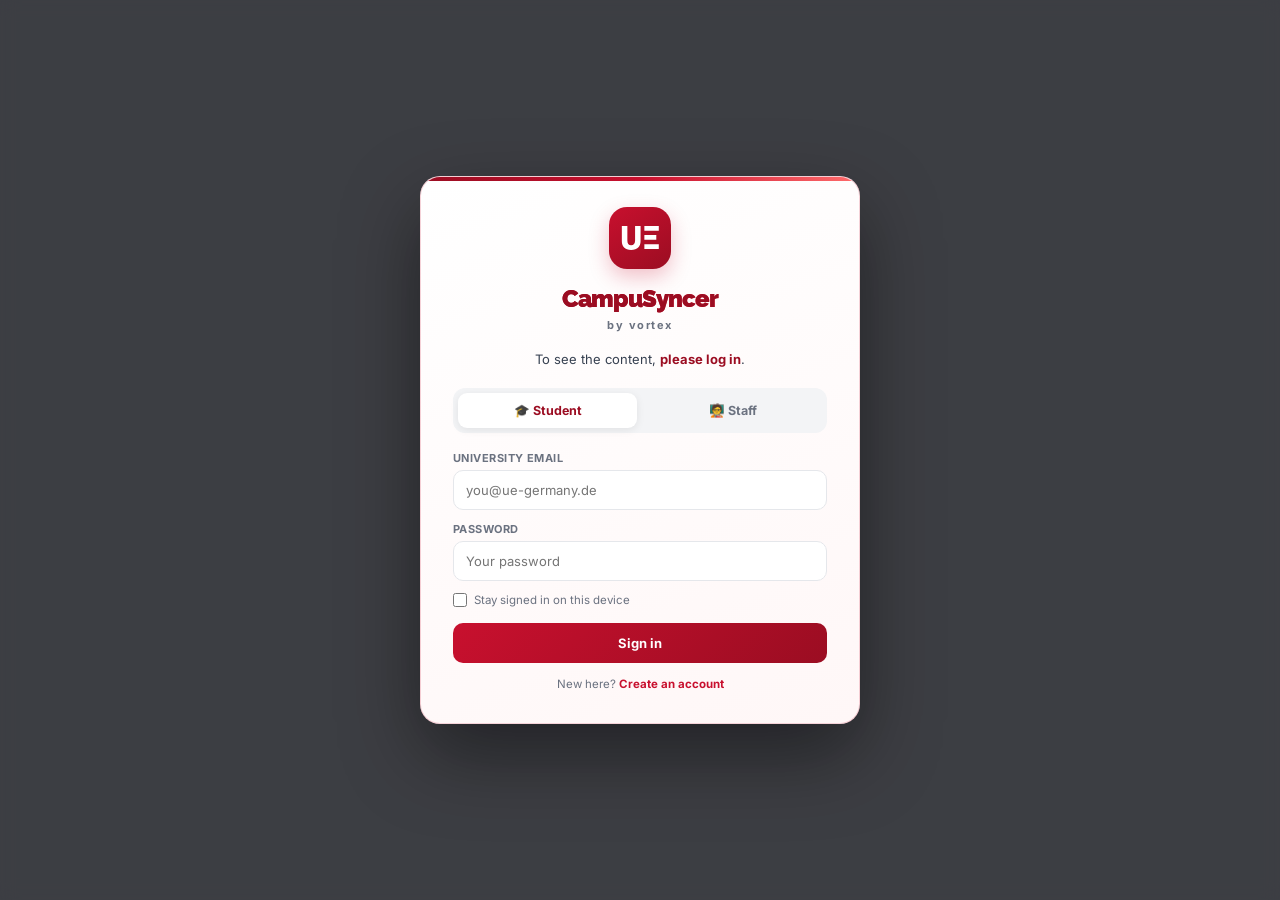
==== index.html @ 2b815e84 "Fix student setup prompt and program-aware assistant Students choose their program at sign-up only; " ====
<!DOCTYPE html>
<html lang="en">
<head>
<meta charset="UTF-8">
<meta name="viewport" content="width=device-width,initial-scale=1,viewport-fit=cover">
<title>UE Dubai — Room Portal</title>
<link rel="icon" type="image/png" href="assets/favicon.png?v=20261123">
<link rel="shortcut icon" type="image/png" href="assets/favicon.png?v=20261123">
<link rel="apple-touch-icon" href="assets/favicon.png?v=20261123">
<link rel="preconnect" href="https://fonts.googleapis.com">
<link href="https://fonts.googleapis.com/css2?family=Inter:wght@300;400;500;600;700&family=Raleway:wght@700;800;900&display=swap" rel="stylesheet">
<link rel="stylesheet" href="https://cdnjs.cloudflare.com/ajax/libs/font-awesome/6.5.1/css/all.min.css">
<script src="https://cdn.jsdelivr.net/npm/@supabase/supabase-js@2/dist/umd/supabase.min.js"></script>
<link rel="stylesheet" href="styles.css?v=20261123-login4">
</head>
<body class="cs-locked">

<nav class="topbar">
  <div class="topbar-stripe"></div>
  <div class="topbar-inner">
    <div class="brand" onclick="switchView('dashboard')">
      <img class="brand-logo" src="https://onlinecampus.ue-germany.de/gfx/ue/logo.svg" alt="UE logo">
      <div class="brand-text">
        <div class="brand-name">Room Portal</div>
        <div class="brand-sub">UE Dubai Campus</div>
      </div>
    </div>
    <div class="nav-tabs">
      <div class="nav-tab active" data-view="dashboard" onclick="switchView('dashboard')"><i class="fa-solid fa-gauge-high"></i><span>Dashboard</span></div>
      <div class="nav-tab" data-view="search" onclick="switchView('search')"><i class="fa-solid fa-magnifying-glass"></i><span>Find Course</span></div>
      <div class="nav-tab" data-view="schedule" onclick="switchView('schedule')"><i class="fa-solid fa-calendar-days"></i><span>Schedule</span></div>
    </div>
    <div class="topbar-right">
      <button class="cs-account-btn" id="cs-account-btn" style="display:none" onclick="csOpenAccount()" title="My account">
        <span class="cs-account-icon" id="cs-account-icon"><i class="fa-solid fa-user"></i></span>
        <img id="cs-account-avatar" alt="" style="display:none">
        <span id="cs-account-name"></span>
      </button>
      <div id="live-clock">--:-- --</div>
    </div>
  </div>
</nav>

<div id="announce-wrap"></div>

<div class="app">

  <!-- ═══ DASHBOARD ═══ -->
  <div id="view-dashboard" class="view active">
    <div class="dash-header">
      <div>
        <div class="dash-title">Good <span id="greet">morning</span> 👋</div>
        <div class="dash-date" id="day-str"></div>
      </div>
      <div class="dash-searchbar">
        <input type="text" id="qs-input" placeholder="Search course or room…" oninput="quickSearch(this.value)" autocomplete="off">
        <i class="fa-solid fa-magnifying-glass s-icon"></i>
        <div id="qs-dropdown"></div>
      </div>
    </div>

    <div class="finder">
      <h3><i class="fa-solid fa-wand-magic-sparkles"></i> Find a Free Room</h3>
      <div class="finder-row">
        <div class="f-field"><label>Time</label><input type="time" id="f-time"></div>
        <div class="f-field"><label>Duration</label>
          <select id="f-dur">
            <option value="60">1 hour</option><option value="90">1.5 hours</option>
            <option value="120" selected>2 hours</option><option value="180">3 hours</option>
          </select>
        </div>
        <div class="f-field"><label>Room Type</label>
          <select id="f-type">
            <option value="">Any type</option>
            <option value="Lecture Room">Lecture Room</option>
            <option value="Lecture Theatre">Lecture Theatre</option>
            <option value="Auditorium">Auditorium</option>
            <option value="PC Lab">PC Lab</option>
          </select>
        </div>
        <button class="btn-wh" onclick="findFree()"><i class="fa-solid fa-magnifying-glass"></i> Search</button>
      </div>
      <div class="finder-res" id="f-res"></div>
    </div>

    <div class="stats">
      <div class="stat s-free"><div class="stat-lbl">Free Now</div><div class="stat-val" id="st-free">—</div><div class="stat-sub">rooms available</div></div>
      <div class="stat s-occ"><div class="stat-lbl">In Session</div><div class="stat-val" id="st-occ">—</div><div class="stat-sub">classes running</div></div>
      <div class="stat s-soon"><div class="stat-lbl">Starting Soon</div><div class="stat-val" id="st-soon">—</div><div class="stat-sub">within 15 min</div></div>
      <div class="stat"><div class="stat-lbl">Today's Classes</div><div class="stat-val" id="st-today">—</div><div class="stat-sub">on the schedule</div></div>
    </div>

    <div class="card fp-card">
      <div class="fp-head">
        <div class="card-title" style="margin:0"><i class="fa-solid fa-map-location-dot" style="color:var(--red)"></i> Floor Plan · Live Room Status</div>
        <div class="legend">
          <div class="leg"><div class="leg-dot" style="background:#22C55E"></div>Free</div>
          <div class="leg"><div class="leg-dot" style="background:#EF4444"></div>In session</div>
          <div class="leg"><div class="leg-dot" style="background:#D97706"></div>Starting soon</div>
          <div class="leg"><div class="leg-dot" style="background:#DC2626;border-radius:2px"></div>Staff only</div>
          <div class="leg"><div class="leg-dot" style="background:#7DD3FC;border-radius:2px"></div>Library / Cafe</div>
        </div>
      </div>
      <div class="fp-body">
        <div class="fp-map">
          <div class="fp-floor-label" id="fp-floor-label"></div>
          <div class="fp-wrap">
            <svg id="fp-svg" xmlns="http://www.w3.org/2000/svg" preserveAspectRatio="xMidYMid meet"></svg>
            <div id="fp-tt"></div>
          </div>
          <div class="fp-hint"><i class="fa-solid fa-hand-pointer"></i> Click any room for details</div>
        </div>
        <div class="fp-free">
          <div class="free-head"><i class="fa-solid fa-door-open" style="color:var(--green)"></i> Free rooms right now <span class="free-count" id="free-count">0</span></div>
          <div class="free-now" id="free-now"></div>
        </div>
      </div>
    </div>

    <div class="two-col">
      <div class="card">
        <div class="card-title"><i class="fa-solid fa-circle" style="color:var(--red);font-size:8px;animation:pulse 2s infinite"></i> Happening Now</div>
        <div id="now-list"><div class="empty-state"><i class="fa-regular fa-clock"></i>No classes in session right now</div></div>
      </div>
      <div class="card">
        <div class="card-title"><i class="fa-regular fa-clock" style="color:var(--txt-muted)"></i> Coming Up Next</div>
        <div id="next-list"><div class="empty-state"><i class="fa-regular fa-calendar"></i>Nothing scheduled soon</div></div>
      </div>
    </div>
  </div>

  <!-- ═══ COURSE SEARCH ═══ -->
  <div id="view-search" class="view">
    <div class="search-hdr">
      <h2>Find Your Course</h2>
      <p>Search by course name, code, or professor — see which room your class is in and whether it's started</p>
    </div>
    <div class="sbox-wrap">
      <input type="text" id="cs-input" placeholder="e.g. Machine Learning, CS301, Dr. Vasquez, Digital Media…" oninput="renderCourseSearch()">
      <i class="fa-solid fa-magnifying-glass sbox-icon"></i>
    </div>
    <div id="cs-results"></div>
  </div>

  <!-- ═══ SCHEDULE ═══ -->
  <div id="view-schedule" class="view">
    <div class="sched-ctrl">
      <div class="day-tabs" id="day-tabs">
        <div class="d-tab" data-d="1" onclick="setSchedDay(1)">Mon</div>
        <div class="d-tab" data-d="2" onclick="setSchedDay(2)">Tue</div>
        <div class="d-tab" data-d="3" onclick="setSchedDay(3)">Wed</div>
        <div class="d-tab" data-d="4" onclick="setSchedDay(4)">Thu</div>
        <div class="d-tab" data-d="5" onclick="setSchedDay(5)">Fri</div>
      </div>
      <div id="sched-day-lbl" style="font-size:12.5px;color:var(--txt-muted);margin-left:auto"></div>
    </div>
    <div class="tbl-wrap">
      <table class="sched-tbl">
        <thead><tr><th>TIME</th><th>COURSE</th><th>CODE</th><th>ROOM</th><th>PROFESSOR</th><th>PROGRAM</th></tr></thead>
        <tbody id="sched-body"></tbody>
      </table>
    </div>
  </div>

</div>

<!-- Room Detail Modal -->
<div class="overlay" id="room-overlay" onclick="closeRoom(event)">
  <div class="modal">
    <div class="modal-hdr">
      <div>
        <div class="m-rid" id="m-rid"></div>
        <div class="m-rname" id="m-rname"></div>
        <div class="m-badges" id="m-badges"></div>
      </div>
      <div class="m-close" onclick="closeRoom(null,true)"><i class="fa-solid fa-xmark"></i></div>
    </div>
    <div id="m-photos"></div>
    <div class="m-status" id="m-status"></div>
    <div class="m-next" id="m-next"></div>
    <div class="m-sched-title">Today's full schedule</div>
    <div class="m-sched" id="m-sched"></div>
    <div class="m-sched-title" id="m-week-title" style="display:none">This week</div>
    <div class="m-sched" id="m-week-sched"></div>
  </div>
</div>

<!-- Class Detail Modal -->
<div class="overlay" id="class-ov" onclick="closeClass(event)">
  <div class="modal">
    <div class="modal-hdr">
      <div>
        <div class="m-rid" id="c-code"></div>
        <div class="m-rname" id="c-course"></div>
      </div>
      <div class="m-close" onclick="closeClass(null,true)"><i class="fa-solid fa-xmark"></i></div>
    </div>
    <div class="m-status" id="c-status"></div>
    <div class="c-grid" id="c-grid"></div>
    <div style="padding:0 20px 20px"><button class="btn btn-red btn-full" id="c-room-btn"><i class="fa-solid fa-door-open"></i> View room</button></div>
  </div>
</div>

<div class="rp-lightbox" id="rp-lb" onclick="this.classList.remove('open')"><img id="rp-lb-img" alt="Room photo"></div>
<div class="toast" id="toast"></div>

<!-- UE monogram used by the splash + login mark -->
<svg class="cs-sprite" aria-hidden="true" style="position:absolute;width:0;height:0;overflow:hidden">
  <symbol id="cs-ue-mark" viewBox="30 35 100 68">
    <path fill="currentColor" d="M81.4,77.2c0,12.3-7.6,21.7-23.5,21.7S34.6,90,34.6,77.2V39.3c0-0.1,0.1-0.3,0.3-0.3h13.2c0.1,0,0.3,0.1,0.3,0.3v36c0,7.9,2.8,11.9,9.3,11.9c6.6,0,10-4.1,10-11.9v-36c0-0.1,0.1-0.3,0.3-0.3h13.2c0.1,0,0.3,0.1,0.3,0.3L81.4,77.2L81.4,77.2z"/>
    <path fill="currentColor" d="M90.9,84.5h35.8c0.1,0,0.3,0.1,0.3,0.3V96c0,0.1-0.1,0.3-0.3,0.3H90.9V84.5z"/>
    <path fill="currentColor" d="M90.9,61.8h29.5c0.1,0,0.3,0.1,0.3,0.3v11.1c0,0.1-0.1,0.3-0.3,0.3H90.9V61.8z"/>
    <path fill="currentColor" d="M90.9,39h35.8c0.1,0,0.3,0.1,0.3,0.3v11.1c0,0.1-0.1,0.3-0.3,0.3H90.9V39z"/>
  </symbol>
</svg>

<!-- ═══ STARTUP SPLASH ═══ -->
<div class="cs-splash" id="cs-splash">
  <div class="cs-splash-card">
    <div class="cs-logo">
      <div class="cs-logo-mark"><svg class="cs-ue-mark" aria-hidden="true"><use href="#cs-ue-mark"></use></svg></div>
      <div>
        <div class="cs-logo-name">CampuSyncer</div>
        <div class="cs-logo-sub">by vortex</div>
      </div>
    </div>
  </div>
</div>

<!-- ═══ LOGIN GATE ═══ -->
<div class="cs-gate" id="cs-gate" style="display:none">
  <div class="cs-gate-card">
    <div class="cs-logo">
      <div class="cs-logo-mark"><svg class="cs-ue-mark" aria-hidden="true"><use href="#cs-ue-mark"></use></svg></div>
      <div>
        <div class="cs-logo-name">CampuSyncer</div>
        <div class="cs-logo-sub">by vortex</div>
      </div>
    </div>
    <div class="cs-gate-lead">To see the content, <strong>please log in</strong>.</div>
    <div class="cs-tabs">
      <button class="cs-tab active" id="cs-tab-student" onclick="csSetTab('student')">🎓 Student</button>
      <button class="cs-tab" id="cs-tab-staff" onclick="csSetTab('staff')">🧑‍🏫 Staff</button>
    </div>

    <div class="cs-pane active" id="cs-pane-student">
      <div id="cs-login-form">
        <div class="cs-field"><label>University email</label><input id="cs-email" type="email" placeholder="you@ue-germany.de" autocomplete="email"></div>
        <div class="cs-field"><label>Password</label><input id="cs-password" type="password" placeholder="Your password" autocomplete="current-password"></div>
        <label class="cs-remember"><input type="checkbox" id="cs-remember"> Stay signed in on this device</label>
        <button class="cs-submit" id="cs-login-btn" onclick="csStudentLogin()">Sign in</button>
        <div class="cs-switch">New here? <button onclick="csToggleSignup(true)">Create an account</button></div>
      </div>
      <div id="cs-signup-form" style="display:none">
        <div class="cs-field"><label>Full name</label><input id="cs-name" type="text" placeholder="Your name" autocomplete="name"></div>
        <div class="cs-field"><label>University email</label><input id="cs-signup-email" type="email" placeholder="you@ue-germany.de" autocomplete="email"></div>
        <div class="cs-field"><label>Program</label>
          <select id="cs-signup-program">
            <option value="">Select your program…</option>
            <option value="Bachelor">Bachelor</option>
            <option value="Master">Master</option>
            <option value="MBA">MBA</option>
            <option value="Other">Other</option>
          </select>
        </div>
        <div class="cs-field"><label>Password (8+ characters)</label><input id="cs-signup-password" type="password" placeholder="Choose a password" autocomplete="new-password"></div>
        <label class="cs-remember"><input type="checkbox" id="cs-signup-remember"> Stay signed in on this device</label>
        <button class="cs-submit" id="cs-signup-btn" onclick="csStudentRegister()">Create account & continue</button>
        <div class="cs-switch">Already have an account? <button onclick="csToggleSignup(false)">Sign in</button></div>
      </div>
      <div class="cs-or" id="cs-student-ms-or" style="display:none">or</div>
      <button class="cs-ms" id="cs-student-ms-btn" style="display:none" onclick="csMicrosoftLogin('student')"><i class="fa-brands fa-microsoft"></i> Sign in with school email</button>
      <div class="cs-switch" id="cs-student-ms-note" style="display:none">University Microsoft accounts only.</div>
      <div class="cs-error" id="cs-student-error"></div>
    </div>

    <div class="cs-pane" id="cs-pane-staff">
      <div class="cs-field"><label>Username</label><input id="cs-staff-user" type="text" placeholder="Your staff username" autocomplete="username"></div>
      <div class="cs-field"><label>Password</label><input id="cs-staff-pass" type="password" placeholder="Your password" autocomplete="current-password"></div>
      <button class="cs-submit" id="cs-staff-btn" onclick="csStaffLogin()">Sign in as staff</button>
      <div class="cs-or">or</div>
      <button class="cs-ms" id="cs-ms-btn" style="display:none" onclick="csMicrosoftLogin('staff')"><i class="fa-brands fa-microsoft"></i> Sign in with Microsoft</button>
      <div class="cs-switch" id="cs-ms-note" style="display:none">University Microsoft accounts only.</div>
      <div class="cs-switch">Don't have a Microsoft account? <a href="https://login.microsoftonline.com/signup" target="_blank" rel="noopener" style="color:var(--red);font-weight:700;text-decoration:none">Create new account</a><br><span style="font-size:10px">Use your university email.</span></div>
      <div class="cs-error" id="cs-staff-error"></div>
    </div>
  </div>
</div>

<!-- ═══ ACCOUNT (STUDENT + STAFF) ═══ -->
<div class="cs-account-overlay" id="cs-account-overlay" onclick="if(event.target===this)csCloseAccount()">
  <div class="cs-account-card">
    <div class="cs-account-hdr">
      <span><i class="fa-solid fa-user-gear"></i> My account</span>
      <button type="button" onclick="csCloseAccount()" aria-label="Close"><i class="fa-solid fa-xmark"></i></button>
    </div>
    <div class="cs-account-photo-box">
      <span class="cs-account-photo-icon" id="cs-account-photo-icon"><i class="fa-solid fa-user"></i></span>
      <img id="cs-account-photo" alt="Profile photo" style="display:none">
      <label class="cs-account-upload"><i class="fa-solid fa-camera"></i> Upload photo
        <input type="file" id="cs-account-file" accept="image/*" hidden onchange="csAccountPhoto(this)">
      </label>
    </div>
    <div class="cs-field"><label>Name</label><input id="cs-account-name-input" type="text" maxlength="80" autocomplete="name"></div>
    <div class="cs-field" id="cs-account-program-wrap"><label>Program</label>
      <select id="cs-account-program">
        <option value="">Select your program…</option>
        <option value="Bachelor">Bachelor</option>
        <option value="Master">Master</option>
        <option value="MBA">MBA</option>
        <option value="Other">Other</option>
      </select>
    </div>
    <div class="cs-field"><label>Status</label><input id="cs-account-status" type="text" maxlength="120" placeholder="e.g. Available, On sick leave…"></div>
    <div class="cs-error" id="cs-account-error"></div>
    <button class="cs-submit" id="cs-account-save" onclick="csSaveAccount()"><i class="fa-solid fa-floppy-disk"></i> Save changes</button>
    <button class="cs-logout" onclick="csLogout()"><i class="fa-solid fa-right-from-bracket"></i> Sign out</button>
  </div>
</div>

<!-- ═══ ONE-TIME SETUP (asked once after the account is created) ═══ -->
<div class="cs-account-overlay" id="cs-setup-overlay">
  <div class="cs-account-card">
    <div class="cs-account-hdr">
      <span id="cs-setup-title"><i class="fa-solid fa-graduation-cap"></i> One-time setup</span>
    </div>
    <p class="cs-setup-lead" id="cs-setup-lead">Choose once so we can show you the right schedule. You will not be asked again.</p>
    <div class="cs-field" id="cs-setup-program-wrap">
      <label>What do you study?</label>
      <select id="cs-setup-program">
        <option value="">Select your program…</option>
        <option value="Bachelor">Bachelor</option>
        <option value="Master">Master</option>
        <option value="MBA">MBA</option>
        <option value="Other">Other</option>
      </select>
    </div>
    <div class="cs-field" id="cs-setup-prof-wrap">
      <label>What do you teach?</label>
      <select id="cs-setup-professor"><option value="">— None —</option></select>
      <div class="cs-setup-hint">Pick None if you do not teach a course. You will still see the full schedule, and any changes you make are recorded.</div>
    </div>
    <div class="cs-error" id="cs-setup-error"></div>
    <button class="cs-submit" id="cs-setup-save" onclick="csSaveSetup()"><i class="fa-solid fa-check"></i> Save &amp; continue</button>
  </div>
</div>

<script src="data.js?v=20261124-setup"></script>
<script>
// ══════════════════════════════════════════════════
// STATE
// ══════════════════════════════════════════════════
let curView='dashboard', curSchedDay=null, curClassId=null;

// ══════════════════════════════════════════════════
// CLOCK
// ══════════════════════════════════════════════════
function updateClock(){
  const d=new Date(),h=d.getHours(),m=String(d.getMinutes()).padStart(2,'0');
  document.getElementById('live-clock').textContent=`${h%12||12}:${m} ${h>=12?'PM':'AM'}`;
  const gr=document.getElementById('greet');if(gr)gr.textContent=h<12?'morning':h<17?'afternoon':'evening';
  const ds=document.getElementById('day-str');
  if(ds){const days=['Sunday','Monday','Tuesday','Wednesday','Thursday','Friday','Saturday'];const months=['January','February','March','April','May','June','July','August','September','October','November','December'];ds.textContent=`${days[d.getDay()]}, ${d.getDate()} ${months[d.getMonth()]} ${d.getFullYear()}`;}
}

function effProf(s){return activeOverride(s)||s.professor;}
function effProfHtml(s){const o=activeOverride(s);return o?`<span style="color:#2563EB;font-weight:600">${esc(o)}</span> <span style="font-size:10px;color:var(--txt-muted)">(sub)</span>`:esc(s.professor);}
function csProgramCat(p){
  const s=String(p||'').toLowerCase().trim();
  if(!s)return '';
  if(s.includes('mba'))return 'mba';
  if(s.startsWith('ma ')||s.startsWith('msc')||s.includes('master'))return 'master';
  if(s.startsWith('ba ')||s.startsWith('bsc')||s.includes('bachelor'))return 'bachelor';
  if(s==='other')return 'other';
  return s;
}
function csCanSeeEntry(e){
  if(!csStudent||csStudent.role!=='student')return true;
  const sp=String(csStudent.program||'').trim();
  if(!sp)return true;
  const ep=String(e.program||'').trim();
  if(!ep||ep.toLowerCase()==='all programs')return true;
  const sc=csProgramCat(sp), ec=csProgramCat(ep);
  if(sc==='other')return true;
  return sc===ec;
}
function csSchedule(){return SCHEDULE.filter(csCanSeeEntry);}
function esc(s){return String(s??'').replace(/&/g,'&amp;').replace(/</g,'&lt;').replace(/>/g,'&gt;').replace(/"/g,'&quot;').replace(/'/g,'&#39;');}
function escAttr(s){return esc(s).replace(/`/g,'&#96;');}

// ══════════════════════════════════════════════════
// ANNOUNCEMENTS
// ══════════════════════════════════════════════════
function renderAnnouncements(){
  const wrap=document.getElementById('announce-wrap');
  const today=new Date().toISOString().split('T')[0];
  const active=ANNOUNCEMENTS.filter(a=>a.expires>=today);
  wrap.innerHTML=active.map(a=>`
    <div class="announce-wrap" style="padding:0 20px">
      <div style="max-width:1260px;margin:0 auto">
        <div class="announce-bar ${esc(a.type)}" id="ab-${esc(a.id)}">
          <i class="fa-solid ${a.type==='urgent'?'fa-triangle-exclamation':a.type==='warning'?'fa-clock-rotate-left':a.type==='exam'?'fa-file-pen':'fa-circle-info'}"></i>
          <span><span class="a-title">${esc(a.title)}:</span> <span class="a-msg">${esc(a.msg)}</span></span>
          <span class="announce-close" onclick="this.closest('.announce-wrap').remove()"><i class="fa-solid fa-xmark"></i></span>
        </div>
      </div>
    </div>`).join('');
}

// ══════════════════════════════════════════════════
// NAVIGATION
// ══════════════════════════════════════════════════
function switchView(v){
  curView=v;
  document.querySelectorAll('.view').forEach(e=>e.classList.remove('active'));
  document.querySelectorAll('.nav-tab').forEach(e=>e.classList.remove('active'));
  document.getElementById(`view-${v}`).classList.add('active');
  document.querySelector(`.nav-tab[data-view="${v}"]`)?.classList.add('active');
  if(v==='dashboard')renderDash();
  if(v==='schedule')renderSchedule();
  if(v==='search')renderCourseSearch();
}

// ══════════════════════════════════════════════════
// DASHBOARD
// ══════════════════════════════════════════════════
function renderDash(){
  const {min}=getNow(),today=getToday();
  let free=0,occ=0,soon=0;
  bookableRooms().forEach(r=>{const st=roomStatus(r.id,today,min);if(st.status==='maintenance')return;if(st.status==='occ'||st.status==='event')occ++;else if(st.status==='soon'||st.status==='booked')soon++;else free++;});
  document.getElementById('st-free').textContent=free;
  document.getElementById('st-occ').textContent=occ;
  document.getElementById('st-soon').textContent=soon;
  const sched=csSchedule();
  document.getElementById('st-today').textContent=sched.filter(s=>s.day===today).length;
  const nowItems=sched.filter(s=>s.day===today&&t2m(s.start)<=min&&t2m(s.end)>min);
  const nowEl=document.getElementById('now-list');
  nowEl.innerHTML=nowItems.length===0?'<div class="empty-state"><i class="fa-regular fa-clock"></i>No classes in session right now</div>'
    :nowItems.map(e=>`<div class="class-item" onclick="openClass(${e.id})"><div class="ci-dot occ"></div><div class="ci-info"><div class="ci-name">${esc(e.course)}</div><div class="ci-meta">${effProfHtml(e)} · ${fmtT(e.start)}–${fmtT(e.end)} · ends in ${t2m(e.end)-min}m</div></div><div class="ci-room">${e.roomId}</div></div>`).join('');
  const nxt=sched.filter(s=>s.day===today&&t2m(s.start)>min).sort((a,b)=>t2m(a.start)-t2m(b.start)).slice(0,5);
  const nxtEl=document.getElementById('next-list');
  nxtEl.innerHTML=nxt.length===0?'<div class="empty-state"><i class="fa-regular fa-calendar"></i>No more classes today</div>'
    :nxt.map(e=>{const diff=t2m(e.start)-min;return`<div class="class-item" onclick="openClass(${e.id})"><div class="ci-dot ${diff<=15?'soon':'free'}"></div><div class="ci-info"><div class="ci-name">${esc(e.course)}</div><div class="ci-meta">${effProfHtml(e)} · ${fmtT(e.start)}${diff<=90?` (in ${diff}m)`:''}</div></div><div class="ci-room">${e.roomId}</div></div>`;}).join('');
  renderFP();renderFreeNow();
  const ft=document.getElementById('f-time');if(ft&&!ft.value)ft.value=m2t(min);
}

// ══════════════════════════════════════════════════
// FIND FREE
// ══════════════════════════════════════════════════
function findFree(){
  const tv=document.getElementById('f-time').value||m2t(getNow().min);
  const dur=parseInt(document.getElementById('f-dur').value);
  const type=document.getElementById('f-type').value;
  const today=getToday();const sm=t2m(tv),em=sm+dur;
  const freeRooms=bookableRooms().filter(r=>{
    if(type&&r.type!==type)return false;
    if(ROOM_MAINTENANCE[r.id])return false;
    return !SCHEDULE.some(s=>s.roomId===r.id&&s.day===today&&t2m(s.start)<em&&t2m(s.end)>sm);
  });
  const res=document.getElementById('f-res');
  res.innerHTML=freeRooms.length===0?'<span style="opacity:.75;font-size:12.5px">No free rooms for that slot — try a different time or duration.</span>'
    :`<span style="opacity:.7;font-size:12px;margin-right:4px">${freeRooms.length} free:</span>`+freeRooms.map(r=>`<span class="f-pill" onclick="openRoom('${escAttr(r.id)}')"><i class="fa-solid fa-door-open"></i>${esc(r.id)} · ${esc(r.type)} · ${esc(r.capacity)} chairs</span>`).join('');
}

// ══════════════════════════════════════════════════
// FLOOR PLAN (SVG) + FREE ROOMS
// ══════════════════════════════════════════════════
function renderFP(){
  const {min}=getNow(),today=getToday();
  const plan=FLOOR_LAYOUTS[1];
  const fpSvg=document.getElementById('fp-svg');
  if(!plan||!fpSvg)return;
  document.getElementById('fp-floor-label').textContent=plan.label;

  const statusC={
    occ:  {fill:'#FEE2E2',stroke:'#EF4444',sw:1.5},
    soon: {fill:'#FEF3C7',stroke:'#D97706',sw:1.5},
    free: {fill:'#DCFCE7',stroke:'#16A34A',sw:1.5},
    empty:{fill:'#DCFCE7',stroke:'#16A34A',sw:1.5},
    staff:{fill:'#FEE2E2',stroke:'#DC2626',sw:1.5},
    public:{fill:'#E0F2FE',stroke:'#0284C7',sw:1.5},
    maintenance:{fill:'',stroke:'#9CA3AF',sw:1.5},
    event:{fill:'#FFEDD5',stroke:'#EA580C',sw:1.5},
    booked:{fill:'#EDE9FE',stroke:'#7C3AED',sw:1.5},
  };
  const tc={occ:'#991B1B',soon:'#92400E',free:'#166534',empty:'#166534',staff:'#991B1B',public:'#075985',maintenance:'#4B5563',event:'#9A3412',booked:'#5B21B6'};
  const dotC={occ:'#EF4444',soon:'#D97706',free:'#22C55E',empty:'#22C55E',maintenance:'#9CA3AF',event:'#EA580C',booked:'#7C3AED'};
  const F='font-family="Inter,sans-serif" pointer-events="none"';

  let svg=`<defs>
    <pattern id="hatch" patternUnits="userSpaceOnUse" width="6" height="6" patternTransform="rotate(45)"><line x1="0" y1="0" x2="0" y2="6" stroke="#D1D5DB" stroke-width="1.5"/></pattern>
    <pattern id="maint" patternUnits="userSpaceOnUse" width="8" height="8" patternTransform="rotate(45)"><rect width="4" height="8" fill="#F3F4F6"/><rect x="4" width="4" height="8" fill="#E5E7EB"/></pattern>
  </defs>`;

  plan.struct.forEach(([type,x,y,w,h,label])=>{
    if(type==='outer'){
      svg+=`<rect x="${x+2}" y="${y+2}" width="${w-4}" height="${h-4}" rx="3" fill="none" stroke="#D1D5DB" stroke-width="1.5"/>`;
    } else if(type==='corridor'){
      svg+=`<rect x="${x}" y="${y}" width="${w}" height="${h}" fill="#F3F4F6"/>`;
      if(label) svg+=`<text x="${x+w/2}" y="${y+h/2+4}" text-anchor="middle" font-size="11" font-weight="600" fill="#6B7280" ${F} letter-spacing="2">${label.toUpperCase()}</text>`;
    } else if(type==='corridor-v'){
      svg+=`<rect x="${x}" y="${y}" width="${w}" height="${h}" fill="#F3F4F6"/>`;
      if(label) svg+=`<text x="${x+w/2}" y="${y+h/2}" text-anchor="middle" font-size="9" font-weight="600" fill="#6B7280" ${F} letter-spacing="1.5" transform="rotate(-90,${x+w/2},${y+h/2})">${label.toUpperCase()}</text>`;
    } else if(type==='studio'){
      svg+=`<rect x="${x}" y="${y}" width="${w}" height="${h}" fill="#F9FAFB" stroke="#D1D5DB" stroke-width="1" stroke-dasharray="6 4"/>`;
      if(label) svg+=`<text x="${x+w/2}" y="${y+h/2+6}" text-anchor="middle" font-size="${w>150?16:12}" font-weight="800" fill="#6B7280" ${F} letter-spacing="2">${label.toUpperCase()}</text>`;
    } else if(type==='util'){
      svg+=`<rect x="${x}" y="${y}" width="${w}" height="${h}" fill="url(#hatch)" stroke="#D1D5DB"/>`;
      if(label) svg+=`<text x="${x+w/2}" y="${y+h/2+4}" text-anchor="middle" font-size="10" font-weight="700" fill="#4B5563" ${F} letter-spacing="1">${label.toUpperCase()}</text>`;
    } else if(type==='door'){
      const isV=w==='v';
      if(isV){
        svg+=`<rect x="${x-5}" y="${y-22}" width="11" height="44" rx="5" fill="#DCFCE7" stroke="#16A34A" stroke-width="1"/>`;
        if(label) svg+=`<text x="${x+16}" y="${y+4}" text-anchor="start" font-size="8" font-weight="700" fill="#166534" ${F}>${label.toUpperCase()}</text>`;
      } else {
        svg+=`<rect x="${x-22}" y="${y-5}" width="44" height="11" rx="5" fill="#DCFCE7" stroke="#16A34A" stroke-width="1"/>`;
        if(label) svg+=`<text x="${x}" y="${y-9}" text-anchor="middle" font-size="8" font-weight="700" fill="#166534" ${F}>${label.toUpperCase()}</text>`;
      }
    }
  });

  plan.rooms.forEach(([id,x,y,w,h])=>{
    const room=getRoom(id);if(!room)return;
    const st=roomStatus(id,today,min);
    const c=statusC[st.status]||statusC.empty;
    const p=3,rx=x+p,ry=y+p,rw=w-p*2,rh=h-p*2,midX=rx+rw/2;
    const fillAttr=st.status==='maintenance'?'fill="url(#maint)"':`fill="${c.fill}"`;
    const cx=midX,cy=ry+rh/2,orig=`transform-origin:${cx}px ${cy}px`;
    svg+=`<g class="fp-card"><g class="fp-front" style="${orig}">`;
    svg+=`<rect class="fp-room" x="${rx}" y="${ry}" width="${rw}" height="${rh}" rx="4" ${fillAttr} stroke="${c.stroke}" stroke-width="${c.sw}"/>`;
    if(dotC[st.status]) svg+=`<circle cx="${rx+rw-11}" cy="${ry+11}" r="6" fill="${dotC[st.status]}" ${F}/>`;

    const isNum=/^\d+$/.test(id);
    const big=isNum?esc(id):(id==='DHL'?'DHL':'CAFÉ');
    const sub=isNum?esc(room.type):(id==='DHL'?'Library':'Open Space');
    // Helper: true if text at offset dy fits inside the room rect
    const fits=dy=>ry+dy < y+h-4;

    if(rh<70){
      // Tiny rooms (CAFE): just ID centred
      svg+=`<text x="${midX}" y="${ry+rh/2+7}" text-anchor="middle" font-size="${rw>80?20:16}" font-weight="800" fill="${tc[st.status]||'#E2E8F0'}" ${F}>${big}</text>`;
      if(fits(rh/2+21)) svg+=`<text x="${midX}" y="${ry+rh/2+21}" text-anchor="middle" font-size="9" fill="#4B5563" ${F}>${sub}</text>`;
    } else {
      // All other rooms: scale text to room height
      const bigFz=rh<100?20:24;
      const idOff=rh<100?26:30;
      svg+=`<text x="${midX}" y="${ry+idOff}" text-anchor="middle" font-size="${bigFz}" font-weight="800" fill="${tc[st.status]||'#E2E8F0'}" ${F}>${big}</text>`;
      const typeOff=rh<100?42:46;
      if(fits(typeOff)) svg+=`<text x="${midX}" y="${ry+typeOff}" text-anchor="middle" font-size="9.5" font-weight="600" fill="#4B5563" ${F}>${sub}</text>`;
      const capOff=rh<100?55:60;
      if(room.capacity>0&&fits(capOff)) svg+=`<text x="${midX}" y="${ry+capOff}" text-anchor="middle" font-size="9" fill="#6B7280" ${F}>${esc(room.capacity)} chairs</text>`;

      if(rh>=86){
        const pills={occ:['IN SESSION','#EF4444'],free:['FREE','#22C55E'],empty:['FREE','#22C55E'],soon:['SOON','#D97706'],staff:['STAFF ONLY','#DC2626'],event:['EVENT','#EA580C'],booked:['BOOKED','#7C3AED']};
        const pl=pills[st.status];
        const pillOff=rh<100?65:72;
        if(pl&&fits(pillOff+16)){
          const lw=Math.min(pl[0].length*6.4+18,rw-8);
          svg+=`<rect x="${midX-lw/2}" y="${ry+pillOff}" width="${lw}" height="16" rx="8" fill="${pl[1]}" ${F}/>`;
          svg+=`<text x="${midX}" y="${ry+pillOff+11}" text-anchor="middle" font-size="8" font-weight="800" fill="#fff" letter-spacing="0.5" ${F}>${pl[0]}</text>`;
        }
        if(st.status==='staff'&&fits(pillOff+22)) svg+=`<text x="${midX}" y="${ry+pillOff+22}" text-anchor="middle" font-size="8.5" font-weight="700" fill="#991B1B" ${F}>Staff only</text>`;
        if(st.status==='maintenance'&&fits(pillOff+22)) svg+=`<text x="${midX}" y="${ry+pillOff+22}" text-anchor="middle" font-size="8.5" font-weight="700" fill="#4B5563" ${F}>MAINT.</text>`;
      }
      if((st.status==='occ'||st.status==='soon')&&st.entry){
        const codeOff=rh<100?90:100;
        if(fits(codeOff)) svg+=`<text x="${midX}" y="${ry+codeOff}" text-anchor="middle" font-size="9" font-weight="700" fill="#374151" ${F}>${esc(st.entry.code)}</text>`;
        const timeOff=codeOff+13;
        if(fits(timeOff)){
          const line=st.status==='occ'?`ends ${fmtDur(t2m(st.entry.end)-min)}`:`in ${fmtDur(t2m(st.entry.start)-min)}`;
          svg+=`<text x="${midX}" y="${ry+timeOff}" text-anchor="middle" font-size="8.5" fill="#6B7280" ${F}>${line}</text>`;
        }
      }
    }
    svg+=`</g>`; // end front
    // ── back of the card (shown when flipped) ──
    {
      const bl={occ:['In Session','#F87171'],soon:['Starting Soon','#FCD34D'],free:['Free Now','#4ADE80'],empty:['Free Now','#4ADE80'],staff:['Staff only','#F87171'],public:['Open to everyone','#7DD3FC'],maintenance:['Maintenance','#9CA3AF'],event:['Event Running','#FBBF24'],booked:['Booked for Event','#C4B5FD']}[st.status]||['',''];
      // Fit text inside the card: wrap on words at the given size, shrink slightly if a single word is too wide, ellipsis only as a last resort
      const maxW=rw-12;
      const cw=(fz,fw)=>fz*(+fw>=700?0.62:0.57);
      const fitLines=(t,fz,fw,maxLines=2)=>{
        t=String(t||'');
        for(let f=fz;f>=Math.max(6.5,fz*0.75);f-=0.5){
          const mc=Math.max(1,Math.floor(maxW/cw(f,fw)));
          const out=[];let cur='';
          for(const w of t.split(/\s+/)){
            const nx=cur?cur+' '+w:w;
            if(nx.length<=mc) cur=nx; else { if(cur) out.push(cur); cur=w; }
          }
          if(cur) out.push(cur);
          if(out.length<=maxLines && out.every(l=>l.length<=mc)) return {lines:out,fz:f};
        }
        const f=Math.max(6.5,fz*0.75),mc=Math.max(4,Math.floor(maxW/cw(f,fw)));
        return {lines:[t.length>mc?t.slice(0,mc-1)+'…':t],fz:f};
      };
      const cut=t=>fitLines(t,12,'800',1).lines[0];
      const esc=t=>String(t).replace(/&/g,'&amp;').replace(/</g,'&lt;');
      const lines=[[room.name,12,'800','#fff'],[bl[0],10.5,'700',bl[1]]];
      if((st.status==='occ'||st.status==='soon')&&st.entry){
        lines.push([st.entry.code+' · '+st.entry.course,9.5,'600','#E5E7EB'],[effProf(st.entry),9,'400','#F3F4F6'],
          [st.status==='occ'?`Ends in ${fmtDur(t2m(st.entry.end)-min)}`:`Starts ${fmtT(st.entry.start)} (in ${fmtDur(t2m(st.entry.start)-min)})`,9,'400','#E5E7EB']);
      } else if(st.status==='free'||st.status==='empty'){
        const nx=SCHEDULE.filter(q=>q.roomId===id&&q.day===today&&t2m(q.start)>min).sort((a,b)=>t2m(a.start)-t2m(b.start))[0];
        lines.push([nx?`Next: ${fmtT(nx.start)} · ${nx.code}`:'No more classes today',9.5,'400','#F3F4F6']);
      }
      if(room.capacity>0) lines.push([`${room.capacity} chairs`,9,'400','#E5E7EB']);
      lines.push(['Click for details',8.5,'700','#FCA5A5']);
      svg+=`<g class="fp-back" style="${orig}"><rect x="${rx}" y="${ry}" width="${rw}" height="${rh}" rx="4" fill="#1F2937" stroke="${c.stroke}" stroke-width="2"/>`;
      const photo=(ROOM_PHOTOS&&ROOM_PHOTOS[id]||[])[0];
      if(photo){
        const cid='fpc-'+String(id).replace(/[^A-Za-z0-9]/g,'');
        const bh=Math.min(rh*0.45,rh<70?32:54),by=ry+rh-bh,gid='fpg-'+cid;
        svg+=`<clipPath id="${cid}"><rect x="${rx}" y="${ry}" width="${rw}" height="${rh}" rx="4"/></clipPath>`;
        svg+=`<linearGradient id="${gid}" x1="0" y1="0" x2="0" y2="1"><stop offset="0" stop-color="#fff" stop-opacity="0"/><stop offset="1" stop-color="#fff" stop-opacity=".92"/></linearGradient>`;
        svg+=`<image href="${photo}" x="${rx}" y="${ry}" width="${rw}" height="${rh}" preserveAspectRatio="xMidYMid slice" clip-path="url(#${cid})"/>`;
        svg+=`<rect x="${rx}" y="${by-bh*0.3}" width="${rw}" height="${bh*1.3}" fill="url(#${gid})" clip-path="url(#${cid})"/>`;
        svg+=`<rect x="${rx}" y="${ry}" width="${rw}" height="${rh}" rx="4" fill="none" stroke="#C8102E" stroke-width="2.5"/>`;
        const nm=fitLines(room.name,bh>40?13:10.5,'800',2);
        const nmY=by+(bh>40?20:14);
        nm.lines.forEach((l,i)=>{svg+=`<text x="${midX}" y="${nmY+i*(nm.fz+2)}" text-anchor="middle" font-size="${nm.fz}" font-weight="800" fill="#9B0D22" ${F}>${esc(l)}</text>`;});
        const stF=fitLines(bl[0],bh>40?10.5:9,'700',1);
        svg+=`<text x="${midX}" y="${nmY+nm.lines.length*(nm.fz+2)+2}" text-anchor="middle" font-size="${stF.fz}" font-weight="700" fill="#7F1D1D" ${F}>${esc(stF.lines[0])}</text>`;
        svg+=`</g>`;
        svg+=`<rect class="fp-hit" x="${rx}" y="${ry}" width="${rw}" height="${rh}" rx="4" fill="rgba(0,0,0,0)" onclick="openRoom('${escAttr(id)}')"/></g>`;
        return;
      }
      let ty=ry+(rh<70?15:22);
      lines.forEach(([t,fz,fw,col])=>{
        const f=fitLines(t,fz,fw,2);
        f.lines.forEach(l=>{
          if(ty>y+h-6) return;
          svg+=`<text x="${midX}" y="${ty}" text-anchor="middle" font-size="${f.fz}" font-weight="${fw}" fill="${col}" ${F}>${esc(l)}</text>`;
          ty+=f.fz+(rh<70?3:4);
        });
        ty+=rh<70?2:3;
      });
      svg+=`</g>`;
    }
    svg+=`<rect class="fp-hit" x="${rx}" y="${ry}" width="${rw}" height="${rh}" rx="4" fill="rgba(0,0,0,0)" onclick="openRoom('${escAttr(id)}')"/></g>`;
  });

  // Movable wall 204+205: only shown when BOTH rooms are actively in use at the same time
  MERGE_GROUPS.forEach(([a,b])=>{
    const ra=plan.rooms.find(r=>r[0]===a), rb=plan.rooms.find(r=>r[0]===b); if(!ra||!rb)return;
    const stA=roomStatus(a,today,min).status, stB=roomStatus(b,today,min).status;
    const inUse=s=>['occ','soon','event'].includes(s);
    if(!inUse(stA)||!inUse(stB)) return; // wall indicator hidden unless both have an event
    const mx=(ra[1]+ra[3]+rb[1])/2, y1=ra[2]+4, y2=ra[2]+ra[4]-4;
    const total=(getRoom(a)?.capacity||0)+(getRoom(b)?.capacity||0);
    svg+=`<line x1="${mx}" y1="${y1}" x2="${mx}" y2="${y2}" stroke="#7C3AED" stroke-width="2.5" stroke-dasharray="6 4" ${F}/>`;
    svg+=`<rect x="${mx-110}" y="${y2-20}" width="220" height="16" rx="8" fill="#fff" stroke="#7C3AED" ${F}/>`;
    svg+=`<text x="${mx}" y="${y2-8.5}" text-anchor="middle" font-size="8.5" font-weight="700" fill="#5B21B6" ${F}>↔ WALL OPEN · ${a}+${b} = ${total} chairs combined</text>`;
  });

  fpSvg.setAttribute('viewBox',`0 0 ${plan.w} ${plan.h}`);
  fpSvg.setAttribute('style','width:100%;height:auto;max-width:100%;display:block;margin:0 auto');
  fpSvg.innerHTML=svg;
}

function renderFreeNow(){
  const {min}=getNow(),today=getToday();
  const el=document.getElementById('free-now');if(!el)return;
  const items=[];
  bookableRooms().forEach(r=>{
    const st=roomStatus(r.id,today,min);
    if(['occ','maintenance','event','booked'].includes(st.status))return;
    const nxt=SCHEDULE.filter(s=>s.roomId===r.id&&s.day===today&&t2m(s.start)>min).sort((a,b)=>t2m(a.start)-t2m(b.start))[0];
    items.push({id:r.id,label:r.id,type:r.type,cap:r.capacity,nxt,gap:nxt?t2m(nxt.start)-min:null});
  });
  items.sort((a,b)=>b.cap-a.cap);
  MERGE_GROUPS.forEach(([a,b])=>{
    const ia=items.find(i=>i.id===a), ib=items.find(i=>i.id===b);
    if(ia&&ib){
      const gap=Math.min(ia.gap??1e9,ib.gap??1e9);
      items.unshift({id:a,label:`${a} + ${b}`,type:'Combined auditorium',cap:ia.cap+ib.cap,nxt:gap<1e9,gap:gap<1e9?gap:null,merged:true});
    }
  });
  document.getElementById('free-count').textContent=items.filter(i=>!i.merged).length;
  el.innerHTML=items.length===0?'<div class="empty-state"><i class="fa-regular fa-clock"></i>No free rooms right now</div>'
    :items.map(i=>{
      const soon=i.gap!==null&&i.gap<=15;
      const until=i.gap===null?'Free for the rest of the day':`Free for ${fmtDur(i.gap)}`;
      return `<div class="free-chip ${soon?'soon':''} ${i.merged?'merged':''}" onclick="openRoom('${escAttr(i.id)}')"><div class="fc-num">${esc(i.label)}</div><div class="fc-info"><div class="fc-name">${esc(i.type)}</div><div class="fc-meta">${esc(i.cap)} chairs</div><div class="fc-until">${until}</div></div></div>`;
    }).join('');
}

function fpHover(id,event){
  const room=getRoom(id);if(!room)return;
  const {min}=getNow(),today=getToday();
  const st=roomStatus(id,today,min);
  const stC={occ:'#F87171',soon:'#FCD34D',free:'#4ADE80',empty:'#4ADE80',staff:'#F87171',public:'#7DD3FC',maintenance:'#9CA3AF',event:'#FBBF24',booked:'#C4B5FD'};
  const stL={occ:'In Session',soon:'Starting Soon',free:'Free Now',empty:'Free Now',staff:'Staff only · not for students',public:'Open to everyone',maintenance:'Under Maintenance',event:'Event Running',booked:'Booked for Event'};
  let html=`<strong style="font-size:13px">${esc(room.name)}</strong><br><span style="color:${stC[st.status]};font-weight:700;font-size:12px">${stL[st.status]}</span>`;
  if(st.status==='occ'&&st.entry){
    html+=`<div style="margin-top:5px;font-size:11.5px"><strong>${esc(st.entry.code)}</strong>: ${esc(st.entry.course)}</div>`;
    html+=`<div style="font-size:11px;color:#D1D5DB">${effProfHtml(st.entry)}</div>`;
    html+=`<div style="font-size:11px;color:#9CA3AF">Started ${fmtDur(min-t2m(st.entry.start))} ago · ends in ${fmtDur(t2m(st.entry.end)-min)}</div>`;
  } else if(st.status==='soon'&&st.entry){
    html+=`<div style="margin-top:5px;font-size:11.5px"><strong>${esc(st.entry.code)}</strong>: ${esc(st.entry.course)}</div>`;
    html+=`<div style="font-size:11px;color:#9CA3AF">Starts in ${fmtDur(t2m(st.entry.start)-min)} · ${fmtT(st.entry.start)}</div>`;
  } else if(st.status==='free'||st.status==='empty'){
    const nxt=SCHEDULE.filter(s=>s.roomId===id&&s.day===today&&t2m(s.start)>min).sort((a,b)=>t2m(a.start)-t2m(b.start))[0];
    html+=`<div style="margin-top:4px;font-size:11px;color:#9CA3AF">${nxt?`Next class: ${fmtT(nxt.start)} · ${esc(nxt.code)}`:'No more classes today'}</div>`;
  }
  if(room.capacity>0) html+=`<div style="margin-top:6px;font-size:10.5px;color:#9CA3AF;border-top:1px solid #374151;padding-top:5px">${esc(room.type)} · ${esc(room.capacity)} chairs · <em>Click for details</em></div>`;
  const tt=document.getElementById('fp-tt');
  tt.innerHTML=html;
  const wrap=document.querySelector('.fp-wrap').getBoundingClientRect();
  let tx=event.clientX-wrap.left+16,ty=event.clientY-wrap.top-20;
  if(tx+240>wrap.width)tx=event.clientX-wrap.left-250;
  if(ty<0)ty=10;
  tt.style.left=`${tx}px`;tt.style.top=`${ty}px`;tt.style.display='block';
}
function fpOut(){const tt=document.getElementById('fp-tt');if(tt)tt.style.display='none';}

// ══════════════════════════════════════════════════
// ROOM MODAL
// ══════════════════════════════════════════════════
let _rpIdx=0,_rpId=null;
function renderRoomPhotos(id){
  const box=document.getElementById('m-photos'),ph=(ROOM_PHOTOS&&ROOM_PHOTOS[id])||[];
  if(_rpId!==id){_rpId=id;_rpIdx=0;}
  if(!ph.length){box.innerHTML='';return;}
  _rpIdx=(_rpIdx+ph.length)%ph.length;
  box.innerHTML=`<div class="rp-gallery"><img src="${escAttr(ph[_rpIdx])}" alt="Room ${escAttr(id)} photo" onclick="openRoomPhoto()">${ph.length>1?`<button class="rp-nav prev" onclick="rpStep(-1)"><i class="fa-solid fa-chevron-left"></i></button><button class="rp-nav next" onclick="rpStep(1)"><i class="fa-solid fa-chevron-right"></i></button><span class="rp-count">${_rpIdx+1} / ${ph.length}</span>`:''}</div>`;
}
function rpStep(d){_rpIdx+=d;renderRoomPhotos(_rpId);}
function openRoomPhoto(){const ph=ROOM_PHOTOS[_rpId]||[];document.getElementById('rp-lb-img').src=ph[_rpIdx];document.getElementById('rp-lb').classList.add('open');}
function openRoom(id){
  const room=getRoom(id);if(!room)return;
  _rpId=null;renderRoomPhotos(id);
  const {min}=getNow(),today=getToday();
  const st=roomStatus(id,today,min);
  document.getElementById('m-rid').textContent=`ROOM ${room.id}`;
  document.getElementById('m-rname').textContent=room.name;
  const feats=(room.features||[]).map(f=>`<span class="m-badge"><i class="fa-solid fa-check" style="font-size:9px;color:var(--green)"></i>${esc(f)}</span>`).join('');
  const mw=room.mergeWith?getRoom(room.mergeWith):null;
  document.getElementById('m-badges').innerHTML=`<span class="m-badge"><i class="fa-solid fa-chalkboard"></i>${esc(room.type)}</span>${room.capacity?`<span class="m-badge"><i class="fa-solid fa-chair"></i>${esc(room.capacity)} chairs</span>`:''}${mw?`<span class="m-badge"><i class="fa-solid fa-arrows-left-right"></i>Opens into ${esc(mw.id)} · ${esc((room.capacity||0)+(mw.capacity||0))} chairs combined</span>`:''}${feats}`;
  const sb=document.getElementById('m-status');
  if(st.status==='staff'){
    sb.className='m-status occ';
    sb.innerHTML=`<div class="st-title"><i class="fa-solid fa-lock"></i> Staff only</div><div style="font-size:12.5px;color:var(--txt-muted)">Faculty office. Not for students.</div>`;
  } else if(st.status==='public'){
    sb.className='m-status free';
    sb.innerHTML=`<div class="st-title"><i class="fa-solid fa-circle-check"></i> Open to everyone</div><div style="font-size:12.5px;color:var(--txt-muted)">Shared campus space, not used for classes.</div>`;
  } else if(st.status==='maintenance'){
    sb.className='m-status maint';
    sb.innerHTML=`<div class="st-title"><i class="fa-solid fa-wrench"></i> Under Maintenance</div><div style="font-size:12.5px;color:var(--txt-muted)">This room is currently unavailable. Contact admin for details.</div>`;
  } else if(st.status==='event'){
    sb.className='m-status soon';
    sb.innerHTML=`<div class="st-title"><i class="fa-solid fa-calendar-star"></i> Event Running</div><div style="font-size:12.5px;color:var(--txt-muted)">An event is currently taking place in this room.</div>`;
  } else if(st.status==='booked'){
    sb.className='m-status maint';
    sb.innerHTML=`<div class="st-title"><i class="fa-solid fa-calendar-check"></i> Booked for Event</div><div style="font-size:12.5px;color:var(--txt-muted)">This room is reserved for an upcoming event.</div>`;
  } else if(st.status==='occ'){
    const e=st.entry,rem=t2m(e.end)-min;
    sb.className='m-status occ';
    sb.innerHTML=`<div class="st-title"><i class="fa-solid fa-circle-xmark"></i> In Session · ends in ${rem} min</div><div class="info-grid"><div class="info-row"><div class="i-lbl">Course</div><div class="i-val">${esc(e.course)}</div></div><div class="info-row"><div class="i-lbl">Code</div><div class="i-val">${esc(e.code)}</div></div><div class="info-row"><div class="i-lbl">Professor</div><div class="i-val">${effProfHtml(e)}</div></div><div class="info-row"><div class="i-lbl">Time</div><div class="i-val">${fmtT(e.start)} – ${fmtT(e.end)}</div></div><div class="info-row" style="grid-column:span 2"><div class="i-lbl">Program</div><div class="i-val">${esc(e.program)}</div></div></div>`;
  } else if(st.status==='soon'){
    const e=st.entry,diff=t2m(e.start)-min;
    sb.className='m-status soon';
    sb.innerHTML=`<div class="st-title"><i class="fa-solid fa-clock"></i> Starting in ${diff} minutes</div><div class="info-grid"><div class="info-row"><div class="i-lbl">Course</div><div class="i-val">${esc(e.course)}</div></div><div class="info-row"><div class="i-lbl">Code</div><div class="i-val">${esc(e.code)}</div></div><div class="info-row"><div class="i-lbl">Professor</div><div class="i-val">${effProfHtml(e)}</div></div><div class="info-row"><div class="i-lbl">Starts At</div><div class="i-val">${fmtT(e.start)}</div></div></div>`;
  } else {
    sb.className='m-status free';
    sb.innerHTML=`<div class="st-title"><i class="fa-solid fa-circle-check"></i> Free Now — available to use</div>`;
  }
  const nxtEntry=sched.filter(s=>s.roomId===id&&s.day===today&&t2m(s.start)>min).sort((a,b)=>t2m(a.start)-t2m(b.start))[0];
  const ne=document.getElementById('m-next');
  ne.style.display='';
  ne.innerHTML=nxtEntry?`<div class="m-next-lbl">Next class today:</div><div>${fmtT(nxtEntry.start)} · <strong>${esc(nxtEntry.code)}</strong> · ${effProfHtml(nxtEntry)}</div>`:'<div style="color:var(--txt-muted);font-size:12px">No more classes today in this room</div>';
  const todays=sched.filter(s=>s.roomId===id&&s.day===today).sort((a,b)=>t2m(a.start)-t2m(b.start));
  const ms=document.getElementById('m-sched');
  ms.innerHTML=todays.length===0?'<div style="color:var(--txt-muted);font-size:12.5px;padding:4px 0">No classes scheduled today</div>'
    :todays.map(e=>{const isNow=t2m(e.start)<=min&&t2m(e.end)>min;return`<div class="m-srow"><div class="ms-day">${fmtT(e.start)}</div><div class="ms-time">– ${fmtT(e.end)}</div><div class="ms-course">${esc(e.code)}: ${esc(e.course)}</div>${isNow?'<div class="ms-now">NOW</div>':''}</div>`;}).join('');
  const weekly=sched.filter(s=>s.roomId===id&&s.day!==today).sort((a,b)=>a.day-b.day||t2m(a.start)-t2m(b.start));
  const wt=document.getElementById('m-week-title'),ws=document.getElementById('m-week-sched');
  if(weekly.length>0){wt.style.display='';ws.innerHTML=weekly.map(e=>`<div class="m-srow"><div class="ms-day">${DAY_SHORT[e.day]}</div><div class="ms-time">${fmtT(e.start)}–${fmtT(e.end)}</div><div class="ms-course">${esc(e.code)}: ${esc(e.course)}</div></div>`).join('');}
  else{wt.style.display='none';ws.innerHTML='';}
  const hs=!!(room.restricted||room.publicSpace);
  ['m-next','m-sched'].forEach(k=>document.getElementById(k).style.display=hs?'none':'');
  document.querySelector('#room-overlay .m-sched-title').style.display=hs?'none':'';
  if(hs){wt.style.display='none';ws.innerHTML='';}
  document.getElementById('room-overlay').classList.add('open');
}
function closeRoom(ev,force){if(force||(ev&&ev.target===document.getElementById('room-overlay')))document.getElementById('room-overlay').classList.remove('open');}

// ══════════════════════════════════════════════════
// COURSE SEARCH
// ══════════════════════════════════════════════════
function renderCourseSearch(){
  const q=(document.getElementById('cs-input')?.value||'').toLowerCase().trim();
  const {min}=getNow(),today=getToday();
  const cont=document.getElementById('cs-results');
  if(!q){cont.innerHTML='<div class="empty-state" style="margin-top:40px"><i class="fa-solid fa-magnifying-glass"></i>Start typing to find a course</div>';return;}
  const matches=csSchedule().filter(s=>s.course.toLowerCase().includes(q)||s.code.toLowerCase().includes(q)||s.professor.toLowerCase().includes(q)||effProf(s).toLowerCase().includes(q)||s.program.toLowerCase().includes(q));
  const grouped={};
  matches.forEach(s=>{if(!grouped[s.code])grouped[s.code]={code:s.code,course:s.course,professor:effProfHtml(s),program:s.program,entries:[]};grouped[s.code].entries.push(s);});
  const courses=Object.values(grouped);
  if(!courses.length){cont.innerHTML=`<div class="empty-state"><i class="fa-solid fa-face-frown-open"></i>No courses match "<strong>${esc(q)}</strong>"</div>`;return;}
  cont.innerHTML=`<div class="res-count">${courses.length} course${courses.length>1?'s':''} found</div>`+
    courses.map(c=>{
      const nowE=c.entries.find(e=>e.day===today&&t2m(e.start)<=min&&t2m(e.end)>min);
      const rows=c.entries.sort((a,b)=>a.day-b.day||t2m(a.start)-t2m(b.start)).map(e=>{
        const isNow=e.day===today&&t2m(e.start)<=min&&t2m(e.end)>min;
        const isToday=e.day===today&&t2m(e.start)>min;
        return`<div class="crc-row" onclick="openRoom('${escAttr(e.roomId)}')"><div class="crc-day">${DAY_SHORT[e.day]}</div><div class="crc-time">${fmtT(e.start)} – ${fmtT(e.end)}</div><div class="crc-room">${esc(e.roomId)} · ${esc(getRoom(e.roomId)?.name||'')}</div>${isNow?'<div class="crc-st now">In Session</div>':''}${isToday&&!isNow?'<div class="crc-st today">Later Today</div>':''}</div>`;
      }).join('');
      return`<div class="crc"><div class="crc-hdr"><div><div style="display:flex;align-items:center;gap:8px;margin-bottom:4px"><span class="code-pill">${esc(c.code)}</span>${nowE?'<span class="live-badge"><i class="fa-solid fa-circle" style="font-size:7px"></i> LIVE NOW</span>':''}</div><div class="crc-name">${esc(c.course)}</div><div class="crc-prof"><i class="fa-solid fa-chalkboard-user" style="font-size:11px"></i> ${c.professor} · ${esc(c.program)}</div></div>${nowE?`<div style="text-align:right;font-size:12px;color:var(--red);font-weight:700">${esc(nowE.roomId)}<div style="font-size:11px;color:var(--txt-muted)">${fmtT(nowE.start)}–${fmtT(nowE.end)}</div></div>`:''}</div><div class="crc-sched">${rows}</div></div>`;
    }).join('');
}

// ══════════════════════════════════════════════════
// SCHEDULE VIEW
// ══════════════════════════════════════════════════
function setSchedDay(d){
  curSchedDay=d;
  document.querySelectorAll('#day-tabs .d-tab').forEach(t=>t.classList.toggle('active',parseInt(t.dataset.d)===d));
  renderSchedTable();
}
function renderSchedule(){
  const today=getToday();if(!curSchedDay)curSchedDay=today;
  document.querySelectorAll('#day-tabs .d-tab').forEach(t=>{t.classList.remove('active','today-mark');if(parseInt(t.dataset.d)===today)t.classList.add('today-mark');if(parseInt(t.dataset.d)===curSchedDay)t.classList.add('active');});
  renderSchedTable();
}
function renderSchedTable(){
  const {min}=getNow(),today=getToday(),isToday=curSchedDay===today;
  document.getElementById('sched-day-lbl').textContent=`${DAY_NAMES[curSchedDay]}${isToday?' (today)':''}`;
  const entries=csSchedule().filter(s=>s.day===curSchedDay).sort((a,b)=>t2m(a.start)-t2m(b.start));
  const tbody=document.getElementById('sched-body');
  tbody.innerHTML=entries.length===0?'<tr><td colspan="6" class="empty-state">No classes on this day</td></tr>'
    :entries.map(e=>{
      const isNow=isToday&&t2m(e.start)<=min&&t2m(e.end)>min;
      const isSoon=isToday&&t2m(e.start)>min&&t2m(e.start)-min<=15;
      return`<tr class="sched-row ${isNow?'row-now':''}" onclick="openClass(${e.id})" title="Click for details"><td style="color:var(--txt-muted);font-variant-numeric:tabular-nums;white-space:nowrap">${fmtT(e.start)} – ${fmtT(e.end)}</td><td><div class="cname">${esc(e.course)}</div>${isNow?`<span class="live-badge" style="margin-top:4px;display:inline-flex"><i class="fa-solid fa-circle" style="font-size:7px"></i> In Session · started ${fmtDur(min-t2m(e.start))} ago</span>`:''}${isSoon?'<div style="font-size:11px;font-weight:700;color:var(--yellow);margin-top:3px">Starting soon</div>':''}</td><td><span class="code-pill">${esc(e.code)}</span></td><td><span class="room-link" onclick="event.stopPropagation();openRoom('${escAttr(e.roomId)}')"><i class="fa-solid fa-door-open"></i>${esc(e.roomId)}</span></td><td style="color:var(--txt-mid)">${effProfHtml(e)}</td><td><span class="prog-tag">${esc(e.program)}</span></td></tr>`;
    }).join('');
}

// ══════════════════════════════════════════════════
// CLASS DETAIL MODAL (click a schedule row)
// ══════════════════════════════════════════════════
function openClass(id){curClassId=id;renderClass();document.getElementById('class-ov').classList.add('open');}
function closeClass(ev,force){
  if(force||(ev&&ev.target===document.getElementById('class-ov'))){document.getElementById('class-ov').classList.remove('open');curClassId=null;}
}
function renderClass(){
  const e=csSchedule().find(x=>x.id===curClassId)||SCHEDULE.find(x=>x.id===curClassId);if(!e)return;
  const room=getRoom(e.roomId)||{id:e.roomId,capacity:0,name:e.roomId};
  const {min}=getNow(),today=getToday();
  const s=t2m(e.start),en=t2m(e.end),dur=en-s;
  let cls='maint',icon='fa-calendar',title='',sub='',prog=null;
  if(e.day===today){
    if(min>=s&&min<en){cls='occ';icon='fa-circle-play';title=`Started ${fmtDur(min-s)} ago`;sub=`Ends in ${fmtDur(en-min)} · lasts ${fmtDur(dur)}`;prog=(min-s)/dur;}
    else if(min<s){cls=(s-min<=15)?'soon':'free';icon='fa-clock';title=`Starts in ${fmtDur(s-min)}`;sub=`At ${fmtT(e.start)} · lasts ${fmtDur(dur)}`;}
    else{cls='maint';icon='fa-circle-check';title=`Ended ${fmtDur(min-en)} ago`;sub=`Was ${fmtT(e.start)} – ${fmtT(e.end)}`;}
  } else {
    title=`Meets on ${DAY_NAMES[e.day]}`;sub=`${fmtT(e.start)} – ${fmtT(e.end)} · lasts ${fmtDur(dur)}`;
  }
  document.getElementById('c-code').textContent=e.code;
  document.getElementById('c-course').textContent=e.course;
  const sb=document.getElementById('c-status');
  sb.className=`m-status ${cls}`;
  sb.innerHTML=`<div class="st-title" style="margin-bottom:${prog!==null?8:2}px"><i class="fa-solid ${icon}"></i> ${title}</div><div style="font-size:12.5px;color:var(--txt-muted)">${sub}</div>${prog!==null?`<div class="c-prog"><div style="width:${Math.round(prog*100)}%"></div></div>`:''}`;
  document.getElementById('c-grid').innerHTML=`
    <div class="c-cell big"><div class="i-lbl">Room number</div><div class="i-val">${esc(room.id)}</div></div>
    <div class="c-cell big"><div class="i-lbl">Chairs</div><div class="i-val">${esc(room.capacity||'–')}</div></div>
    <div class="c-cell wide"><div class="i-lbl">Professor</div><div class="i-val">${effProfHtml(e)}</div></div>
    <div class="c-cell wide"><div class="i-lbl">Program</div><div class="i-val">${esc(e.program)}</div></div>`;
  document.getElementById('c-room-btn').onclick=()=>{closeClass(null,true);openRoom(e.roomId);};
}

// ══════════════════════════════════════════════════
// QUICK SEARCH
// ══════════════════════════════════════════════════
function quickSearch(q){
  const dd=document.getElementById('qs-dropdown');
  if(!q.trim()){dd.style.display='none';return;}
  const ql=q.toLowerCase();
  const cs=[...new Map(csSchedule().filter(s=>s.course.toLowerCase().includes(ql)||s.code.toLowerCase().includes(ql)).map(s=>[s.code,s])).values()].slice(0,4);
  const rs=ROOMS.filter(r=>r.name.toLowerCase().includes(ql)||r.id.toLowerCase().includes(ql)).slice(0,3);
  if(!cs.length&&!rs.length){dd.style.display='none';return;}
  let h='';
  if(cs.length){
    h+=`<div style="padding:7px 12px;font-size:10px;font-weight:800;color:var(--txt-muted);letter-spacing:.05em;text-transform:uppercase">Courses</div>`;
    h+=cs.map(s=>`<div style="padding:9px 12px;cursor:pointer;display:flex;align-items:center;gap:10px;font-size:13px" onmouseenter="this.style.background='var(--bg)'" onmouseleave="this.style.background=''" onclick="searchCourse('${escAttr(s.code)}')"><span class="code-pill" style="font-size:10px">${esc(s.code)}</span><span>${esc(s.course)}</span></div>`).join('');
  }
  if(rs.length){
    h+=`<div style="padding:7px 12px;font-size:10px;font-weight:800;color:var(--txt-muted);letter-spacing:.05em;text-transform:uppercase;border-top:1px solid var(--border)">Rooms</div>`;
    h+=rs.map(r=>`<div style="padding:9px 12px;cursor:pointer;display:flex;align-items:center;gap:10px;font-size:13px" onmouseenter="this.style.background='var(--bg)'" onmouseleave="this.style.background=''" onclick="openRoom('${escAttr(r.id)}');closeQS()"><i class="fa-solid fa-door-open" style="color:var(--txt-muted);font-size:12px"></i><span>${esc(r.name)} <span style="color:var(--txt-muted);font-size:11.5px">(${esc(r.id)})</span></span></div>`).join('');
  }
  dd.innerHTML=h;dd.style.display='block';
}
function closeQS(){document.getElementById('qs-input').value='';document.getElementById('qs-dropdown').style.display='none';}
function searchCourse(code){closeQS();document.getElementById('cs-input').value=code;switchView('search');}
document.addEventListener('click',e=>{const d=document.getElementById('qs-dropdown');if(d&&!d.contains(e.target)&&e.target.id!=='qs-input')d.style.display='none';});

// ══════════════════════════════════════════════════
// TOAST & INIT
// ══════════════════════════════════════════════════
let toastTmr;
function showToast(msg){const t=document.getElementById('toast');t.textContent=msg;t.classList.add('show');clearTimeout(toastTmr);toastTmr=setTimeout(()=>t.classList.remove('show'),2800);}

async function syncPortalData(){
  try{
    const result=await loadAll();
    return !result.notModified;
  }catch(err){
    console.error('Could not sync shared portal data:',err);
    return false;
  }
}
async function init(){
  try{await loadAll();}
  catch(err){console.error('Could not load shared portal data:',err);showToast(`Shared updates unavailable: ${err.message}`);}
  updateClock();
  setInterval(async()=>{
    const synced=await syncPortalData();
    updateClock();
    if(synced&&curView==='dashboard'&&!document.querySelector('.fp-card:hover'))renderDash();
    if(synced&&curView==='schedule')renderSchedTable();
    if(synced&&curClassId)renderClass();
  },30000);
  document.addEventListener('visibilitychange',()=>{
    if(document.visibilityState==='visible')syncPortalData().then(synced=>{
      if(synced&&curView==='dashboard')renderDash();
      if(synced&&curView==='schedule')renderSchedTable();
      if(synced&&curClassId)renderClass();
    });
  });
  renderAnnouncements();
  renderDash();
  document.getElementById('f-time').value=m2t(getNow().min);
}
window.csDataReady=init();
</script>

<!-- ═══ CAMPUSYNCER CHATBOT ═══ -->
<style>
/* Chatbot FAB */
.cb-fab {
  position: fixed;
  bottom: 24px;
  right: 24px;
  width: 56px;
  height: 56px;
  border-radius: 50%;
  background: linear-gradient(135deg, #7c3aed, #4f46e5);
  border: none;
  cursor: pointer;
  box-shadow: 0 4px 20px #7c3aed66;
  display: flex;
  align-items: center;
  justify-content: center;
  z-index: 9999;
  transition: transform .2s, box-shadow .2s;
}
.cb-fab:hover { transform: scale(1.08); box-shadow: 0 6px 28px #7c3aed88; }
.cb-fab img  { width: 28px; height: 28px; object-fit: contain; border-radius: 4px; }
.cb-fab-badge {
  position: absolute;
  top: -2px; right: -2px;
  width: 14px; height: 14px;
  background: #22c55e;
  border-radius: 50%;
  border: 2px solid var(--bg, #0d1117);
}

/* Chat window */
.cb-window {
  position: fixed;
  bottom: 92px;
  right: 24px;
  width: 360px;
  max-height: 520px;
  background: var(--card, #161b22);
  border: 1px solid var(--line, #30363d);
  border-radius: 18px;
  box-shadow: 0 12px 48px #00000066;
  display: flex;
  flex-direction: column;
  z-index: 9998;
  overflow: hidden;
  transform: scale(.92) translateY(12px);
  opacity: 0;
  pointer-events: none;
  transition: transform .2s, opacity .2s;
}
.cb-window.open {
  transform: scale(1) translateY(0);
  opacity: 1;
  pointer-events: all;
}

/* Header */
.cb-header {
  display: flex;
  align-items: center;
  gap: 10px;
  padding: 14px 16px;
  background: linear-gradient(135deg, #1a0a3e, #0f172a);
  flex-shrink: 0;
}
.cb-logo {
  width: 32px; height: 32px;
  background: #fff;
  border-radius: 8px;
  display: flex; align-items: center; justify-content: center;
  overflow: hidden;
  flex-shrink: 0;
}
.cb-logo img { width: 26px; height: 26px; object-fit: contain; }
.cb-header-info { flex: 1; }
.cb-title   { font-size: 13.5px; font-weight: 700; color: #fff; }
.cb-sub     { font-size: 11px; color: #a78bfa; display: flex; align-items: center; gap: 4px; margin-top: 1px; }
.cb-online  { width: 6px; height: 6px; background: #22c55e; border-radius: 50%; }
.cb-close   { background: none; border: none; color: #a78bfa; cursor: pointer; font-size: 16px; padding: 2px; }
.cb-close:hover { color: #fff; }

/* Messages */
.cb-messages {
  flex: 1;
  overflow-y: auto;
  padding: 14px;
  display: flex;
  flex-direction: column;
  gap: 8px;
}
.cb-msg { display: flex; }
.cb-msg--bot  { justify-content: flex-start; }
.cb-msg--user { justify-content: flex-end; }
.cb-bubble {
  max-width: 82%;
  padding: 9px 13px;
  border-radius: 13px;
  font-size: 12.5px;
  line-height: 1.55;
  white-space: pre-wrap;
}
.cb-msg--bot  .cb-bubble {
  background: var(--bg, #0d1117);
  border: 1px solid var(--line, #30363d);
  color: var(--txt, #e6edf3);
  border-bottom-left-radius: 3px;
}
.cb-msg--user .cb-bubble {
  background: linear-gradient(135deg, #7c3aed, #4f46e5);
  color: #fff;
  border-bottom-right-radius: 3px;
}

/* Quick chips */
.cb-chips {
  padding: 0 14px 10px;
  display: flex;
  flex-wrap: wrap;
  gap: 5px;
}
.cb-chip {
  background: var(--bg, #0d1117);
  border: 1px solid var(--line, #30363d);
  border-radius: 20px;
  padding: 4px 10px;
  font-size: 11px;
  color: var(--txt-muted, #8b949e);
  cursor: pointer;
  transition: all .15s;
}
.cb-chip:hover { border-color: #7c3aed; color: #a78bfa; }

/* Typing */
.cb-typing { display: flex; gap: 4px; padding: 9px 13px; align-items: center; }
.cb-typing span {
  width: 5px; height: 5px;
  background: #7c3aed;
  border-radius: 50%;
  animation: cbBounce .9s infinite;
}
.cb-typing span:nth-child(2) { animation-delay: .15s; }
.cb-typing span:nth-child(3) { animation-delay: .3s; }
@keyframes cbBounce { 0%,60%,100%{transform:translateY(0)} 30%{transform:translateY(-5px)} }

/* Input */
.cb-input-row {
  display: flex;
  gap: 8px;
  padding: 10px 12px;
  border-top: 1px solid var(--line, #30363d);
  flex-shrink: 0;
}
.cb-input {
  flex: 1;
  background: var(--bg, #0d1117);
  border: 1px solid var(--line, #30363d);
  border-radius: 9px;
  padding: 8px 12px;
  font-size: 12.5px;
  color: var(--txt, #e6edf3);
  outline: none;
  font-family: inherit;
}
.cb-input:focus { border-color: #7c3aed; }
.cb-send {
  width: 36px; height: 36px;
  background: linear-gradient(135deg, #7c3aed, #4f46e5);
  border: none;
  border-radius: 9px;
  color: #fff;
  cursor: pointer;
  display: flex; align-items: center; justify-content: center;
  font-size: 14px;
  flex-shrink: 0;
  transition: opacity .15s;
}
.cb-send:hover { opacity: .85; }
.cb-send:disabled { opacity: .4; cursor: wait; }

@media (max-width: 420px) {
  .cb-window { width: calc(100vw - 24px); right: 12px; bottom: 80px; }
  .cb-fab    { right: 12px; bottom: 12px; }
}
</style>

<!-- FAB button -->
<button class="cb-fab" onclick="cbToggle()" aria-label="Open CampuSyncer chat">
  <img src="https://onlinecampus.ue-germany.de/gfx/ue/logo.svg" alt="UE">
  <div class="cb-fab-badge"></div>
</button>

<!-- Chat window -->
<div class="cb-window" id="cb-window">
  <div class="cb-header">
    <div class="cb-logo">
      <img src="https://onlinecampus.ue-germany.de/gfx/ue/logo.svg" alt="UE Dubai">
    </div>
    <div class="cb-header-info">
      <div class="cb-title">CampuSyncer</div>
      <div class="cb-sub"><span class="cb-online"></span> UE Dubai · Room Assistant</div>
    </div>
    <button class="cb-close" onclick="cbToggle()" aria-label="Close">✕</button>
  </div>

  <div class="cb-messages" id="cb-messages">
    <div class="cb-msg cb-msg--bot">
      <div class="cb-bubble">Hi! I'm CampuSyncer, your UE Dubai room assistant 👋

Ask me about room availability, your schedule, or anything about the campus.</div>
    </div>
  </div>

  <div class="cb-chips" id="cb-chips">
    <button class="cb-chip" onclick="cbChip(this)">Which rooms are free now?</button>
    <button class="cb-chip" onclick="cbChip(this)">Show Monday schedule</button>
    <button class="cb-chip" onclick="cbChip(this)">Find a lab for 20 people</button>
    <button class="cb-chip" onclick="cbChip(this)">What's in R101 today?</button>
  </div>

  <div class="cb-input-row">
    <input id="cb-input" class="cb-input" type="text"
      placeholder="Ask about rooms or schedule…"
      onkeydown="if(event.key==='Enter')cbSend()" />
    <button class="cb-send" id="cb-send-btn" onclick="cbSend()">
      <i class="fa-solid fa-paper-plane"></i>
    </button>
  </div>
</div>

<script>
// ── Chatbot logic ──
let cbOpen    = false;
let cbHistory = [];

function cbToggle() {
  cbOpen = !cbOpen;
  document.getElementById('cb-window').classList.toggle('open', cbOpen);
  if (cbOpen) document.getElementById('cb-input').focus();
}

function cbChip(el) {
  document.getElementById('cb-input').value = el.textContent.trim();
  // Hide chips after first use
  document.getElementById('cb-chips').style.display = 'none';
  cbSend();
}

function cbAppend(role, text) {
  const msgs = document.getElementById('cb-messages');
  const div  = document.createElement('div');
  div.className = `cb-msg cb-msg--${role}`;
  const bubble = document.createElement('div');
  bubble.className = 'cb-bubble';
  bubble.textContent = text;
  div.appendChild(bubble);
  msgs.appendChild(div);
  msgs.scrollTop = msgs.scrollHeight;
}

function cbTyping() {
  const msgs = document.getElementById('cb-messages');
  const div  = document.createElement('div');
  div.className = 'cb-msg cb-msg--bot';
  div.id = 'cb-typing';
  div.innerHTML = '<div class="cb-typing"><span></span><span></span><span></span></div>';
  msgs.appendChild(div);
  msgs.scrollTop = msgs.scrollHeight;
}

function cbRemoveTyping() {
  const el = document.getElementById('cb-typing');
  if (el) el.remove();
}

async function cbSend() {
  const input = document.getElementById('cb-input');
  const btn   = document.getElementById('cb-send-btn');
  const msg   = input.value.trim();
  if (!msg) return;

  input.value = '';
  btn.disabled = true;
  document.getElementById('cb-chips').style.display = 'none';

  cbAppend('user', msg);
  cbHistory.push({ role: 'user', content: msg });
  cbTyping();

  try {
    // Build schedule context from page data
    const scheduleCtx = typeof SCHEDULE !== 'undefined'
      ? csSchedule().slice(0, 80).map(s =>
          `day${s.day} ${s.start}-${s.end} room:${s.roomId} "${s.course}" prof:${s.professor} program:${s.program}`
        ).join('\n')
      : 'Schedule data not available.';

    const roomCtx = typeof ROOMS !== 'undefined'
      ? ROOMS.map(r => `${r.id}: ${r.name}, ${r.type}, cap ${r.capacity}${r.maintenance ? ' [MAINTENANCE]' : ''}`).join('\n')
      : 'Room data not available.';

    const now = new Date();
    const dayOfWeek = now.getDay(); // 0=Sun
    const currentDay = dayOfWeek === 0 || dayOfWeek === 6 ? null : dayOfWeek;
    const currentTime = now.toTimeString().slice(0,5);

    const r = await fetch('/api/ai/suggest', {
      method: 'POST',
      headers: { 'Content-Type': 'application/json' },
      body: JSON.stringify({
        query: msg,
        history: cbHistory.slice(0, -1).slice(-8),
        _chatbot_mode: true,
        _context: {
          currentDay,
          currentTime,
          program: csStudent&&csStudent.program?csStudent.program:'',
          studentName: csStudent&&csStudent.name?csStudent.name:'',
          schedule: scheduleCtx,
          rooms: roomCtx,
        }
      }),
    });

    cbRemoveTyping();
    const data = await r.json();

    if (!r.ok || data.error) {
      cbAppend('bot', data.error || 'Something went wrong. Try again!');
      return;
    }

    // Format the response nicely
    let reply = data.understood || '';

    if (data.suggestions && data.suggestions.length > 0) {
      const days = ['','Monday','Tuesday','Wednesday','Thursday','Friday'];
      reply += (reply ? '\n\n' : '') + 'Available slots:\n' +
        data.suggestions.map(s =>
          `• ${s.room_name} (${s.room_id}) — ${days[s.day]} ${s.start}–${s.end}\n  ${s.reason}`
        ).join('\n\n');
    } else if (!reply) {
      reply = "I couldn't find matching slots. Try rephrasing or ask about a specific day.";
    }

    if (data.tips) reply += `\n\n💡 ${data.tips}`;

    cbAppend('bot', reply);
    cbHistory.push({ role: 'assistant', content: reply });

  } catch (e) {
    cbRemoveTyping();
    cbAppend('bot', 'Connection error. Please try again.');
  } finally {
    btn.disabled = false;
    input.focus();
  }
}

// ═══ STARTUP SPLASH + LOGIN GATE ═══
const CS_TOKEN_KEY='campusyncerStudentToken';
let csStudent=null, csMsClient=null, csAccountUser=null, csAccountPhotoData='';
function csWait(ms){return new Promise(resolve=>setTimeout(resolve,ms));}
function csClearLegacyToken(){localStorage.removeItem(CS_TOKEN_KEY);sessionStorage.removeItem(CS_TOKEN_KEY);}
async function csClearStudentSession(){csClearLegacyToken();csStudent=null;if(csAccountUser&&csAccountUser.role==='student')csAccountUser=null;try{await csFetch('/api/student/logout',{method:'DELETE'});}catch{}}
function csStudentRemember(){
  const login=document.getElementById('cs-remember');
  const signup=document.getElementById('cs-signup-remember');
  return !!(login&&login.checked||signup&&signup.checked);
}
async function csFetch(path,options){
  // Never let a slow backend keep the splash on screen forever.
  const controller=new AbortController();
  const timer=setTimeout(()=>controller.abort(),6000);
  try{
    const response=await fetch(path,{credentials:'same-origin',...options,signal:controller.signal,headers:{'Content-Type':'application/json',...(options&&options.headers||{})}});
    const data=await response.json().catch(()=>({}));
    if(!response.ok)throw new Error(data.error||`Request failed (${response.status})`);
    return data;
  }catch(err){
    if(err.name==='AbortError')throw new Error('The server took too long to respond. Please try again.');
    throw err;
  }finally{clearTimeout(timer);}
}
function csError(id,message){
  const box=document.getElementById(id);
  box.textContent=message;box.style.display='block';
}
function csClearErrors(){
  ['cs-student-error','cs-staff-error','cs-account-error','cs-setup-error'].forEach(id=>{const box=document.getElementById(id);if(box){box.style.display='none';box.textContent='';}});
}
function csSetTab(tab){
  document.getElementById('cs-tab-student').classList.toggle('active',tab==='student');
  document.getElementById('cs-tab-staff').classList.toggle('active',tab==='staff');
  document.getElementById('cs-pane-student').classList.toggle('active',tab==='student');
  document.getElementById('cs-pane-staff').classList.toggle('active',tab==='staff');
  csClearErrors();
}
function csToggleSignup(show){
  document.getElementById('cs-login-form').style.display=show?'none':'';
  document.getElementById('cs-signup-form').style.display=show?'':'none';
  csClearErrors();
}
async function csHideSplash(){
  const splash=document.getElementById('cs-splash');
  if(splash.style.display==='none')return;
  splash.classList.add('fade-out');
  await csWait(450);
  splash.style.display='none';
}
async function csUnlock(name){
  const gate=document.getElementById('cs-gate');
  if(gate.style.display==='flex')gate.classList.add('fade-out');
  await csHideSplash();
  gate.classList.remove('fade-out');
  gate.style.display='none';
  document.body.classList.remove('cs-locked');
  csRenderAccount();
  csMaybeShowSetup();
  showToast(name?`Welcome, ${name}!`:'Welcome back!');
}
// Students pick their program in the Create account form, so they are never
// prompted again after signing in. Only staff accounts that were created
// without a teaching choice (e.g. first-time Microsoft accounts) are asked once.
function csNeedsSetup(){
  const user=csAccountUser;
  if(!user||user.role!=='staff')return false;
  return !user.setupComplete;
}
function csMaybeShowSetup(){
  const overlay=document.getElementById('cs-setup-overlay');
  if(!overlay||!csNeedsSetup())return;
  csClearErrors();
  document.getElementById('cs-setup-title').innerHTML='<i class="fa-solid fa-chalkboard-user"></i> What do you teach?';
  document.getElementById('cs-setup-lead').textContent='Choose the professor whose classes you teach, or None. This is asked only once, and you will still see the full schedule.';
  document.getElementById('cs-setup-program-wrap').style.display='none';
  document.getElementById('cs-setup-prof-wrap').style.display='';
  const select=document.getElementById('cs-setup-professor');
  select.innerHTML='<option value="">— None —</option>'+(PROFESSORS||[]).map(p=>`<option value="${esc(p.name)}">${esc(p.name)}</option>`).join('');
  select.value=csAccountUser.linkedProfessor||'';
  overlay.classList.add('open');
}
async function csSaveSetup(){
  csClearErrors();
  const btn=document.getElementById('cs-setup-save');btn.disabled=true;
  const student=csAccountUser.role==='student';
  try{
    if(student){
      const program=document.getElementById('cs-setup-program').value;
      if(!program)throw new Error('Select your program.');
      const data=await csFetch('/api/student/account',{method:'PUT',body:JSON.stringify({
        name:csAccountName(),program,status:csAccountUser.status||'',photo:csAccountUser.photo||'',
      })});
      csClearLegacyToken();
      csStudent=data.user;csAccountUser=data.user;
    }else{
      const linkedProfessor=document.getElementById('cs-setup-professor').value;
      const data=await csFetch('/api/auth/setup',{method:'PUT',body:JSON.stringify({linkedProfessor})});
      csAccountUser=data.user;
    }
    document.getElementById('cs-setup-overlay').classList.remove('open');
    csRenderAccount();
    showToast('Setup saved ✓');
    if(student){renderDashboard();if(curView==='schedule')renderSchedTable();}
  }catch(err){csError('cs-setup-error',err.message);}
  finally{btn.disabled=false;}
}
async function csCheckSession(){
  csClearLegacyToken();
  try{
    const data=await csFetch('/api/student/me');
    if(data.user){csStudent=data.user;csAccountUser=data.user;return true;}
  }catch{}
  try{
    const data=await csFetch('/api/auth/session');
    if(data.user&&['admin','staff'].includes(data.user.role)){
      csAccountUser=data.user;
      return true;
    }
    return false;
  }catch{return false;}
}
async function csLoadMicrosoftConfig(){
  try{
    const cfg=await csFetch('/api/auth/config');
    if(!cfg.enabled||!window.supabase)return;
    csMsClient=window.supabase.createClient(cfg.url,cfg.anonKey);
    ['cs-ms-btn','cs-student-ms-btn'].forEach(id=>{
      const btn=document.getElementById(id);
      if(btn)btn.style.display='flex';
    });
    ['cs-ms-note','cs-student-ms-note','cs-student-ms-or'].forEach(id=>{
      const note=document.getElementById(id);
      if(note)note.style.display='block';
    });
  }catch{/* Microsoft sign-in stays hidden if it is not configured */}
}
function csMsErrorBox(flow){return flow==='student'?'cs-student-error':'cs-staff-error';}
async function csMicrosoftLogin(flow){
  csClearErrors();
  if(!csMsClient){csError(csMsErrorBox(flow),'Microsoft sign-in is not available right now.');return;}
  if(flow==='student'){
    const program=document.getElementById('cs-signup-program').value;
    if(!program){csSetTab('student');csToggleSignup(true);csError('cs-student-error','Select your program before signing in with Microsoft.');return;}
    sessionStorage.setItem('csMsProgram',program);
  }
  sessionStorage.setItem('csMsFlow',flow==='student'?'student':'staff');
  const {error}=await csMsClient.auth.signInWithOAuth({
    provider:'azure',
    options:{scopes:'email',redirectTo:location.origin+location.pathname},
  });
  if(error)csError(csMsErrorBox(flow),error.message);
}
async function csHandleMicrosoftReturn(){
  const params=new URLSearchParams(location.hash.slice(1));
  const accessToken=params.get('access_token');
  const hashError=params.get('error_description')||params.get('error');
  if(!accessToken&&!hashError)return false;
  history.replaceState(null,'',location.pathname);
  const flow=sessionStorage.getItem('csMsFlow')||'student';
  sessionStorage.removeItem('csMsFlow');
  const errorBox=csMsErrorBox(flow);
  try{
    if(!accessToken)throw new Error('Microsoft sign-in failed: '+hashError);
    if(flow==='student'){
      const program=sessionStorage.getItem('csMsProgram')||'';
      sessionStorage.removeItem('csMsProgram');
      const result=await csFetch('/api/student/microsoft',{method:'POST',body:JSON.stringify({accessToken,program,remember:csStudentRemember()})});
      csClearLegacyToken();
      csStudent=result.user;
      csAccountUser=result.user;
      await csUnlock(result.user.name);
      return true;
    }
    await csFetch('/api/auth/microsoft',{method:'POST',body:JSON.stringify({accessToken})});
    const session=await csFetch('/api/auth/session');
    if(!session.user||!['admin','staff'].includes(session.user.role))throw new Error('Staff sign-in failed. Please try again.');
    await csClearStudentSession();
    csAccountUser=session.user;
    await csUnlock(session.user.displayName||session.user.username);
    return true;
  }catch(err){
    csError(errorBox,err.message);
    return false;
  }
}
async function csBoot(){
  if(new URLSearchParams(location.search).has('admin')){
    location.replace('admin.html');
    return;
  }
  document.body.classList.add('cs-locked');
  const seen=sessionStorage.getItem('csSeen')==='1';
  let unlocked=false;
  try{
    // Data loading and Microsoft config must never block the login screen.
    await Promise.race([csLoadMicrosoftConfig(),csWait(2500)]);
    await Promise.race([window.csDataReady||Promise.resolve(),csWait(seen?450:1200)]);
    // Decide while the splash is still visible so there is never a blank screen.
    if(await csHandleMicrosoftReturn()){unlocked=true;return;}
    if(await csCheckSession()){
      unlocked=true;
      await csUnlock(csStudent&&csStudent.name);
      return;
    }
  }catch(err){
    console.error('[startup]',err);
  }finally{
    if(!unlocked){
      document.getElementById('cs-gate').style.display='flex';
      sessionStorage.setItem('csSeen','1');
      await csHideSplash();
    }
  }
}
// Last-resort watchdog: even an unexpected startup error cannot trap the user
// behind the splash screen.
setTimeout(()=>{
  if(!document.body.classList.contains('cs-locked'))return;
  const gate=document.getElementById('cs-gate'),splash=document.getElementById('cs-splash');
  if(gate&&gate.style.display!=='flex')gate.style.display='flex';
  if(splash&&splash.style.display!=='none')csHideSplash();
},9000);
async function csStudentLogin(){
  csClearErrors();
  const btn=document.getElementById('cs-login-btn');btn.disabled=true;
  try{
    const data=await csFetch('/api/student/login',{method:'POST',body:JSON.stringify({
      email:document.getElementById('cs-email').value.trim(),
      password:document.getElementById('cs-password').value,
      remember:csStudentRemember(),
    })});
    csClearLegacyToken();
    csStudent=data.user;
    csAccountUser=data.user;
    await csUnlock(data.user.name);
  }catch(err){csError('cs-student-error',err.message);}
  finally{btn.disabled=false;}
}
async function csStudentRegister(){
  csClearErrors();
  const name=document.getElementById('cs-name').value.trim();
  const email=document.getElementById('cs-signup-email').value.trim();
  const password=document.getElementById('cs-signup-password').value;
  const program=document.getElementById('cs-signup-program').value;
  if(name.length<2||!email||password.length<8||!program){csError('cs-student-error','Enter your name, email, program, and a password with at least 8 characters.');return;}
  const btn=document.getElementById('cs-signup-btn');btn.disabled=true;
  try{
    const data=await csFetch('/api/student/register',{method:'POST',body:JSON.stringify({name,email,password,program,remember:csStudentRemember()})});
    csClearLegacyToken();
    csStudent=data.user;
    csAccountUser=data.user;
    await csUnlock(data.user.name);
  }catch(err){csError('cs-student-error',err.message);}
  finally{btn.disabled=false;}
}
async function csStaffLogin(){
  csClearErrors();
  const btn=document.getElementById('cs-staff-btn');btn.disabled=true;
  try{
    await csFetch('/api/admin/login',{method:'POST',body:JSON.stringify({
      username:document.getElementById('cs-staff-user').value.trim(),
      password:document.getElementById('cs-staff-pass').value,
      loginType:'staff',
    })});
    const session=await csFetch('/api/auth/session');
    if(!session.user||!['admin','staff'].includes(session.user.role))throw new Error('Staff sign-in failed. Please try again.');
    await csClearStudentSession();
    csAccountUser=session.user;
    await csUnlock(session.user.displayName||session.user.username);
  }catch(err){csError('cs-staff-error',err.message);}
  finally{btn.disabled=false;}
}
// ── Self-service account ──
function csAccountName(){return csAccountUser&&(csAccountUser.displayName||csAccountUser.name||csAccountUser.username)||'Account';}
function csSetPhotoPreview(imgId,iconId,photo){
  const img=document.getElementById(imgId),icon=document.getElementById(iconId);
  if(!img||!icon)return;
  if(photo){img.src=photo;img.style.display='block';icon.style.display='none';}
  else{img.removeAttribute('src');img.style.display='none';icon.style.display='grid';}
}
function csRenderAccount(){
  const btn=document.getElementById('cs-account-btn');
  if(!btn)return;
  if(!csAccountUser){btn.style.display='none';return;}
  btn.style.display='flex';
  document.getElementById('cs-account-name').textContent=csAccountName();
  csSetPhotoPreview('cs-account-avatar','cs-account-icon',csAccountUser.photo);
}
function csOpenAccount(){
  if(!csAccountUser)return;
  csClearErrors();
  document.getElementById('cs-account-name-input').value=csAccountName();
  document.getElementById('cs-account-status').value=csAccountUser.status||'';
  const progWrap=document.getElementById('cs-account-program-wrap');
  const progSel=document.getElementById('cs-account-program');
  const isStudent=csAccountUser.role==='student';
  if(progWrap)progWrap.style.display=isStudent?'':'none';
  if(progSel)progSel.value=isStudent?(csAccountUser.program||''):'';
  csAccountPhotoData=csAccountUser.photo||'';
  csSetPhotoPreview('cs-account-photo','cs-account-photo-icon',csAccountPhotoData);
  document.getElementById('cs-account-overlay').classList.add('open');
}
function csCloseAccount(){document.getElementById('cs-account-overlay').classList.remove('open');}
function csResizeImage(file){
  return new Promise((resolve,reject)=>{
    if(!file||!file.type.startsWith('image/'))return reject(new Error('Choose an image file.'));
    if(file.size>5*1024*1024)return reject(new Error('Image must be smaller than 5 MB.'));
    const reader=new FileReader();
    reader.onload=()=>{
      const img=new Image();
      img.onload=()=>{
        const max=256,scale=Math.min(1,max/Math.max(img.width,img.height));
        const canvas=document.createElement('canvas');
        canvas.width=Math.max(1,Math.round(img.width*scale));
        canvas.height=Math.max(1,Math.round(img.height*scale));
        canvas.getContext('2d').drawImage(img,0,0,canvas.width,canvas.height);
        resolve(canvas.toDataURL('image/jpeg',0.82));
      };
      img.onerror=()=>reject(new Error('Could not read that image.'));
      img.src=reader.result;
    };
    reader.onerror=()=>reject(new Error('Could not read that file.'));
    reader.readAsDataURL(file);
  });
}
async function csAccountPhoto(input){
  const file=input.files&&input.files[0];
  if(!file)return;
  try{
    csAccountPhotoData=await csResizeImage(file);
    csSetPhotoPreview('cs-account-photo','cs-account-photo-icon',csAccountPhotoData);
  }catch(err){csError('cs-account-error',err.message);}
  input.value='';
}
async function csSaveAccount(){
  csClearErrors();
  if(!csAccountUser)return;
  const btn=document.getElementById('cs-account-save');btn.disabled=true;
  const isStudent=csAccountUser.role==='student';
  try{
    const payload={
      name:document.getElementById('cs-account-name-input').value.trim(),
      status:document.getElementById('cs-account-status').value.trim(),
      photo:csAccountPhotoData,
    };
    if(isStudent)payload.program=document.getElementById('cs-account-program').value;
    const data=await csFetch(isStudent?'/api/student/account':'/api/auth/account',{
      method:'PUT',
      body:JSON.stringify(payload),
    });
    if(isStudent){
      csClearLegacyToken();
      csStudent=data.user;csAccountUser=data.user;
    }else{
      csAccountUser=data.user;
    }
    csRenderAccount();csCloseAccount();showToast('Account updated ✓');
    if(isStudent){renderDashboard();if(curView==='schedule')renderSchedTable();}
  }catch(err){csError('cs-account-error',err.message);}
  finally{btn.disabled=false;}
}
async function csLogout(){
  csCloseAccount();
  if(csAccountUser&&csAccountUser.role==='student'){
    await csClearStudentSession();
  } else {
    try{await csFetch('/api/admin/logout',{method:'POST'});}catch{}
    csClearLegacyToken();csStudent=null;csAccountUser=null;
  }
  location.reload();
}
['cs-password','cs-signup-password','cs-staff-pass'].forEach(id=>{
  document.getElementById(id).addEventListener('keydown',event=>{
    if(event.key==='Enter'){
      if(id==='cs-password')csStudentLogin();
      if(id==='cs-signup-password')csStudentRegister();
      if(id==='cs-staff-pass')csStaffLogin();
    }
  });
});
csBoot();
</script>
</body>
</html>
---- styles.css ----
/* ═══════════════════════════════════════════════px 2px rgba(0,0,0,.06);
  --shadow-md:0 4px 16px rgba(0,0,0,.1)
   UE Dubai Room Portal — Shared Stylesheet
   ═══════════════════════════════════════════════ */
:root{
  --red:#C8102E; --red-dk:#9B0D22; --red-bg:#FEF0F0; --red-lt:#FCECED;
  --green:#15803D; --green-bg:#DCFCE7;
  --yellow:#B45309; --yellow-bg:#FEF9C3;
  --white:#fff; --bg:#F7F8FA;
  --border:#E5E7EB; --txt:#111827; --txt-mid:#374151; --txt-muted:#6B7280;
  --shadow:0 1px 3px rgba(0,0,0,.08),0 1;
  --r:10px;
}
*,*::before,*::after{box-sizing:border-box;margin:0;padding:0}
html{font-size:15px}
body{font-family:'Inter',system-ui,sans-serif;background:var(--bg);color:var(--txt);min-height:100vh;overflow-x:hidden}
a{text-decoration:none;color:inherit}
button{cursor:pointer;border:none;background:none;font-family:inherit}
input,select,textarea{font-family:inherit}

/* ── TOP BAR ─────── */
.topbar{background:#fff;border-bottom:1px solid var(--border);position:sticky;top:0;z-index:100;box-shadow:0 1px 4px rgba(0,0,0,.06)}
.topbar-stripe{height:3px;background:linear-gradient(90deg,var(--red),var(--red-dk))}
.topbar-inner{max-width:1260px;margin:0 auto;display:flex;align-items:center;padding:0 20px;height:56px}
.brand{display:flex;align-items:center;gap:10px;flex-shrink:0;margin-right:28px;cursor:pointer}
.brand-logo{display:block;width:116px;height:auto;object-fit:contain;filter:drop-shadow(0 1px 0 rgba(0,0,0,.04));}
.brand-badge{width:34px;height:34px;background:var(--red);border-radius:7px;display:flex;align-items:center;justify-content:center;font-family:'Raleway',sans-serif;font-weight:900;font-size:14px;color:#fff;letter-spacing:-.5px}
.brand-text{line-height:1.15}
.brand-name{font-weight:700;font-size:13px;color:var(--txt)}
.brand-sub{font-size:9.5px;color:var(--txt-muted);letter-spacing:.06em;font-weight:600;text-transform:uppercase}
.nav-tabs{display:flex;align-items:stretch;height:100%;flex:1}
.nav-tab{display:flex;align-items:center;gap:6px;padding:0 15px;font-size:13px;font-weight:500;color:var(--txt-muted);border-bottom:2.5px solid transparent;cursor:pointer;transition:color .15s,border-color .15s;white-space:nowrap}
.nav-tab i{font-size:12.5px}
.nav-tab:hover{color:var(--red)}
.nav-tab.active{color:var(--red);border-bottom-color:var(--red);font-weight:600}
.topbar-right{margin-left:auto;display:flex;align-items:center;gap:8px}
#live-clock{font-size:12.5px;font-weight:700;color:var(--txt-mid);background:var(--bg);padding:5px 12px;border-radius:20px;min-width:90px;text-align:center;font-variant-numeric:tabular-nums}

/* ── ANNOUNCEMENT BANNER ─────── */
.announce-banner{padding:0 20px}
.announce-bar{max-width:1260px;margin:12px auto 0;padding:10px 16px;border-radius:8px;font-size:12.5px;display:flex;align-items:center;gap:10px}
.announce-bar.info{background:#EFF6FF;border:1px solid #BFDBFE;color:#1D4ED8}
.announce-bar.warning{background:#FFFBEB;border:1px solid #FDE68A;color:#92400E}
.announce-bar.urgent{background:var(--red-lt);border:1px solid #FECACA;color:var(--red)}
.announce-bar.exam{background:#F5F3FF;border:1px solid #DDD6FE;color:#6D28D9}
.announce-bar i{flex-shrink:0}
.announce-bar .a-title{font-weight:700}
.announce-bar .a-msg{color:inherit;opacity:.85}
.announce-close{margin-left:auto;cursor:pointer;opacity:.5;font-size:13px;flex-shrink:0}
.announce-close:hover{opacity:1}

/* ── LAYOUT ─────── */
.app{max-width:1260px;margin:0 auto;padding:24px 20px}
.view{display:none}
.view.active{display:block}

/* ── DASHBOARD ─────── */
.dash-header{display:flex;align-items:flex-end;justify-content:space-between;margin-bottom:20px;flex-wrap:wrap;gap:12px}
.dash-title{font-size:21px;font-weight:700;font-family:'Raleway',sans-serif}
.dash-date{font-size:12.5px;color:var(--txt-muted);margin-top:2px}
.dash-searchbar{position:relative;min-width:280px}
.dash-searchbar input{width:100%;height:40px;border:1.5px solid var(--border);border-radius:20px;padding:0 42px 0 16px;font-size:13.5px;outline:none;transition:border-color .15s;background:#fff}
.dash-searchbar input:focus{border-color:var(--red)}
.dash-searchbar .s-icon{position:absolute;right:13px;top:50%;transform:translateY(-50%);color:var(--txt-muted);font-size:13px}
#qs-dropdown{position:absolute;top:46px;left:0;right:0;background:#fff;border:1.5px solid var(--border);border-radius:10px;box-shadow:var(--shadow-md);display:none;z-index:60;max-height:240px;overflow-y:auto}

/* ── FINDER ─────── */
.finder{background:linear-gradient(135deg,var(--red) 0%,#8B0C1E 100%);border-radius:var(--r);padding:20px 22px;color:#fff;margin-bottom:22px}
.finder h3{font-size:15px;font-weight:700;margin-bottom:14px;display:flex;align-items:center;gap:8px}
.finder-row{display:flex;gap:10px;align-items:flex-end;flex-wrap:wrap}
.f-field{flex:1;min-width:110px}
.f-field label{display:block;font-size:11px;font-weight:600;margin-bottom:5px;opacity:.8}
.f-field input,.f-field select{width:100%;height:38px;border:1.5px solid rgba(255,255,255,.25);border-radius:7px;padding:0 10px;font-size:13px;background:rgba(255,255,255,.12);color:#fff;outline:none;transition:.15s}
.f-field input:focus,.f-field select:focus{border-color:rgba(255,255,255,.65)}
.f-field input::placeholder{color:rgba(255,255,255,.55)}
.f-field select option{color:var(--txt);background:#fff}
.btn-wh{background:#fff;color:var(--red);border:none;font-weight:700;height:38px;padding:0 20px;border-radius:7px;font-size:13px;cursor:pointer;flex-shrink:0}
.btn-wh:hover{background:#f0f0f0}
.finder-res{margin-top:12px;font-size:12.5px;display:flex;flex-wrap:wrap;align-items:center;gap:6px;min-height:14px}
.f-pill{display:inline-flex;align-items:center;gap:5px;background:rgba(255,255,255,.18);border:1px solid rgba(255,255,255,.3);border-radius:20px;padding:4px 12px;font-size:12px;font-weight:600;cursor:pointer;transition:.12s}
.f-pill:hover{background:rgba(255,255,255,.3)}

/* ── STATS ─────── */
.stats{display:grid;grid-template-columns:repeat(auto-fit,minmax(160px,1fr));gap:12px;margin-bottom:22px}
.stat{background:#fff;border-radius:var(--r);padding:16px 18px;box-shadow:var(--shadow);display:flex;flex-direction:column;gap:4px;border-top:3px solid var(--border)}
.stat.s-free{border-top-color:var(--green)}.stat.s-occ{border-top-color:var(--red)}.stat.s-soon{border-top-color:var(--yellow)}
.stat-lbl{font-size:10.5px;font-weight:700;color:var(--txt-muted);letter-spacing:.04em;text-transform:uppercase}
.stat-val{font-size:30px;font-weight:800;line-height:1;font-family:'Raleway',sans-serif}
.stat.s-free .stat-val{color:var(--green)}.stat.s-occ .stat-val{color:var(--red)}.stat.s-soon .stat-val{color:var(--yellow)}
.stat-sub{font-size:11.5px;color:var(--txt-muted)}

/* ── CARDS ─────── */
.two-col{display:grid;grid-template-columns:1fr 1fr;gap:18px}
.card{background:#fff;border-radius:var(--r);box-shadow:var(--shadow);padding:16px 18px}
.card-title{font-size:13px;font-weight:700;color:var(--txt-mid);margin-bottom:12px;display:flex;align-items:center;gap:7px}
.empty-state{text-align:center;padding:28px 20px;color:var(--txt-muted);font-size:13px}
.empty-state i{font-size:24px;display:block;margin-bottom:8px;opacity:.35}

/* ── CLASS LIST ITEMS ─────── */
.class-item{display:flex;align-items:flex-start;gap:10px;padding:9px 0;border-bottom:1px solid var(--border);cursor:pointer;transition:.1s}
.class-item:last-child{border-bottom:none;padding-bottom:0}
.ci-dot{width:9px;height:9px;border-radius:50%;flex-shrink:0;margin-top:4px}
.ci-dot.occ{background:var(--red)}.ci-dot.soon{background:var(--yellow)}.ci-dot.free{background:var(--green)}
.ci-info{flex:1;min-width:0}
.ci-name{font-size:13px;font-weight:600;color:var(--txt)}
.ci-meta{font-size:11px;color:var(--txt-muted);margin-top:2px}
.ci-room{font-size:12px;font-weight:700;color:var(--txt-mid);background:var(--bg);padding:2px 8px;border-radius:4px;flex-shrink:0;white-space:nowrap}

/* ── FLOOR PLAN ─────── */
.fp-wrap{position:relative;margin:0}
.rooms-ctrl{display:flex;align-items:center;gap:12px;margin-bottom:14px;flex-wrap:wrap}
.floor-tabs{display:flex;background:#fff;border:1.5px solid var(--border);border-radius:8px;overflow:hidden}
.f-tab{padding:7px 18px;font-size:12.5px;font-weight:500;color:var(--txt-muted);cursor:pointer;border-right:1.5px solid var(--border);transition:.12s}
.f-tab:last-child{border-right:none}
.f-tab.active{background:var(--red);color:#fff}
.f-tab:not(.active):hover{background:var(--red-bg);color:var(--red)}
.legend{display:flex;gap:14px;margin-left:auto;flex-wrap:wrap}
.leg{display:flex;align-items:center;gap:5px;font-size:11.5px;color:var(--txt-muted)}
.leg-dot{width:9px;height:9px;border-radius:50%}
.fp-container{background:#fff;border-radius:var(--r);box-shadow:var(--shadow);padding:16px;overflow:hidden;position:relative}
.fp-floor-label{font-size:11px;font-weight:700;color:var(--txt-muted);letter-spacing:.05em;margin-bottom:10px;text-transform:uppercase}
#fp-svg{width:100%;max-width:none;height:auto;display:block;cursor:default;background:transparent}
.fp-room{transition:opacity .15s}
#fp-tt{display:none;position:absolute;background:#1F2937;color:#fff;border-radius:8px;padding:11px 14px;font-size:12px;line-height:1.5;z-index:50;pointer-events:none;max-width:230px;box-shadow:0 8px 24px rgba(0,0,0,.2)}

/* ── COURSE SEARCH ─────── */
.search-hdr{margin-bottom:22px}
.search-hdr h2{font-size:20px;font-weight:700;font-family:'Raleway',sans-serif;margin-bottom:4px}
.search-hdr p{font-size:12.5px;color:var(--txt-muted)}
.sbox-wrap{position:relative;margin-bottom:22px}
.sbox-wrap input{width:100%;height:50px;border:2px solid var(--border);border-radius:25px;padding:0 56px 0 22px;font-size:15px;outline:none;background:#fff;box-shadow:var(--shadow);transition:border-color .15s}
.sbox-wrap input:focus{border-color:var(--red)}
.sbox-icon{position:absolute;right:18px;top:50%;transform:translateY(-50%);color:var(--red);font-size:18px}
.res-count{font-size:12px;color:var(--txt-muted);margin-bottom:12px}
.crc{background:#fff;border-radius:var(--r);box-shadow:var(--shadow);margin-bottom:14px;border:1.5px solid var(--border);overflow:hidden}
.crc-hdr{padding:14px 16px;display:flex;align-items:flex-start;justify-content:space-between;gap:12px}
.code-pill{font-size:11px;font-weight:800;background:var(--red);color:#fff;padding:3px 10px;border-radius:20px;flex-shrink:0;letter-spacing:.02em}
.crc-name{font-size:13.5px;font-weight:700}
.crc-prof{font-size:11.5px;color:var(--txt-muted);margin-top:2px}
.live-badge{display:inline-flex;align-items:center;gap:5px;font-size:10.5px;font-weight:800;color:#fff;background:var(--red);padding:3px 9px;border-radius:20px;animation:pulse 2s infinite}
@keyframes pulse{0%,100%{opacity:1}50%{opacity:.7}}
.crc-sched{border-top:1px solid var(--border);padding:10px 16px}
.crc-row{display:flex;align-items:center;gap:10px;padding:7px 0;border-bottom:1px solid var(--border);font-size:12px;cursor:pointer;transition:.1s}
.crc-row:last-child{border-bottom:none}
.crc-row:hover{color:var(--red)}
.crc-day{width:50px;font-weight:700;color:var(--txt-mid)}
.crc-time{width:120px;color:var(--txt-muted);font-variant-numeric:tabular-nums}
.crc-room{font-weight:700;color:var(--txt)}
.crc-st{margin-left:auto;font-size:10.5px;font-weight:700;padding:2px 8px;border-radius:10px}
.crc-st.now{background:var(--red);color:#fff}
.crc-st.today{background:var(--yellow-bg);color:var(--yellow)}

/* ── SCHEDULE VIEW ─────── */
.sched-ctrl{display:flex;align-items:center;gap:10px;margin-bottom:18px;flex-wrap:wrap}
.day-tabs{display:flex;gap:6px}
.d-tab{padding:6px 14px;font-size:12.5px;font-weight:500;border-radius:6px;cursor:pointer;color:var(--txt-muted);border:1.5px solid var(--border);background:#fff;transition:.12s}
.d-tab.active{background:var(--red);color:#fff;border-color:var(--red)}
.d-tab.today-mark:not(.active){border-color:var(--red);color:var(--red)}
.d-tab:not(.active):hover{background:var(--red-bg);color:var(--red);border-color:var(--red)}
.tbl-wrap{background:#fff;border-radius:var(--r);box-shadow:var(--shadow);overflow:hidden;overflow-x:auto}
.sched-tbl{min-width:650px;width:100%;border-collapse:collapse;font-size:12.5px}
.sched-tbl th,.dtbl th{text-align:left;padding:9px 13px;font-size:10.5px;font-weight:700;color:var(--txt-muted);background:var(--bg);border-bottom:1.5px solid var(--border);white-space:nowrap;letter-spacing:.03em;text-transform:uppercase}
.sched-tbl td,.dtbl td{padding:10px 13px;border-bottom:1px solid var(--border);vertical-align:middle}
.sched-tbl tr:last-child td,.dtbl tr:last-child td{border-bottom:none}
.sched-tbl tr:hover td,.dtbl tr:hover td{background:var(--bg)}
.sched-tbl tr.row-now td{background:#FFF5F5}
.cname{font-weight:700;font-size:13px;color:var(--txt)}
.room-link{display:inline-flex;align-items:center;gap:4px;background:var(--bg);padding:3px 10px;border-radius:5px;font-size:12px;font-weight:700;cursor:pointer;transition:.12s}
.room-link:hover{background:var(--red-bg);color:var(--red)}
.prog-tag{display:inline-block;font-size:10.5px;padding:2px 7px;border-radius:4px;background:var(--bg);color:var(--txt-muted);font-weight:500}

/* ── ADMIN ─────── */
.adm-login{max-width:400px;margin:50px auto;background:#fff;border-radius:var(--r);box-shadow:var(--shadow-md);padding:32px}
.adm-login h2{font-size:19px;font-weight:700;text-align:center;font-family:'Raleway',sans-serif;margin-bottom:4px}
.adm-login p{font-size:12px;color:var(--txt-muted);text-align:center;margin-bottom:22px}
.login-switch{display:flex;gap:4px;padding:4px;background:var(--bg);border-radius:8px;margin-bottom:18px}
.login-switch-btn{flex:1;padding:8px;border-radius:6px;color:var(--txt-muted);font-size:12.5px;font-weight:600}
.login-switch-btn.active{background:#fff;color:var(--red);box-shadow:var(--shadow)}
.staff-permissions{display:grid;grid-template-columns:1fr 1fr;gap:8px;padding:9px 0}
.staff-account{display:flex;align-items:center;justify-content:space-between;gap:12px;padding:10px 0;border-bottom:1px solid var(--border);font-size:12.5px}
.staff-account:last-child{border-bottom:0}
.staff-account-meta{margin-top:3px;color:var(--txt-muted);font-size:11.5px}
.ff{margin-bottom:12px}
.ff label{display:block;font-size:12px;font-weight:600;color:var(--txt-mid);margin-bottom:4px}
.ff input,.ff select,.ff textarea{width:100%;border:1.5px solid var(--border);border-radius:7px;padding:0 12px;font-size:13.5px;outline:none;transition:border-color .15s;background:#fff}
.ff input,.ff select{height:40px}
.ff textarea{padding:10px 12px;resize:vertical;min-height:70px}
.ff input:focus,.ff select:focus,.ff textarea:focus{border-color:var(--red)}
.ff .staff-permissions label{display:flex;align-items:center;gap:7px;font-size:12px;font-weight:500;color:var(--txt-mid)}
.ff .staff-permissions input{width:15px;height:15px;accent-color:var(--red)}
.btn{display:inline-flex;align-items:center;justify-content:center;gap:7px;font-size:13px;font-weight:600;padding:0 18px;height:38px;border-radius:7px;cursor:pointer;transition:.15s;border:none}
.btn-red{background:var(--red);color:#fff}.btn-red:hover{background:var(--red-dk)}
.btn-out{background:transparent;color:var(--txt-mid);border:1.5px solid var(--border)!important}.btn-out:hover{border-color:var(--red)!important;color:var(--red)}
.btn-green{background:var(--green);color:#fff}.btn-green:hover{background:#166534}
.btn-sm{height:32px;font-size:12px;padding:0 12px}
.btn-full{width:100%}
.login-err{color:var(--red);font-size:12px;text-align:center;margin-top:8px;display:none}
.adm-top{display:flex;align-items:center;justify-content:space-between;margin-bottom:18px;flex-wrap:wrap;gap:10px}
.adm-top h2{font-size:19px;font-weight:700;font-family:'Raleway',sans-serif;display:flex;align-items:center;gap:8px}
.adm-tabs{display:flex;gap:6px;margin-bottom:18px;flex-wrap:wrap}
.a-tab{padding:6px 16px;font-size:12.5px;font-weight:500;border-radius:7px;cursor:pointer;color:var(--txt-muted);border:1.5px solid var(--border);background:#fff;transition:.12s}
.a-tab.active{background:var(--red);color:#fff;border-color:var(--red)}
.dtbl{width:100%;border-collapse:collapse;font-size:12.5px}

/* ── MODAL ─────── */
.overlay{position:fixed;inset:0;background:rgba(0,0,0,.45);z-index:200;display:flex;align-items:center;justify-content:center;padding:20px;opacity:0;pointer-events:none;transition:opacity .2s}
.overlay.open{opacity:1;pointer-events:all}
.modal{background:#fff;border-radius:14px;width:100%;max-width:490px;box-shadow:0 20px 60px rgba(0,0,0,.2);overflow:hidden;transform:scale(.96);transition:transform .2s;max-height:90vh;overflow-y:auto}
.overlay.open .modal{transform:scale(1)}
.modal-hdr{padding:20px 20px 0;display:flex;align-items:flex-start;justify-content:space-between;gap:12px}
.m-close{width:30px;height:30px;border-radius:50%;display:flex;align-items:center;justify-content:center;background:var(--bg);font-size:13px;color:var(--txt-muted);cursor:pointer;flex-shrink:0}
.m-close:hover{background:var(--border)}
.m-rid{font-size:11px;font-weight:700;color:var(--txt-muted);letter-spacing:.06em;margin-bottom:2px}
.m-rname{font-size:19px;font-weight:800;font-family:'Raleway',sans-serif;color:var(--txt)}
.m-badges{display:flex;gap:5px;margin-top:8px;flex-wrap:wrap}
.m-badge{display:inline-flex;align-items:center;gap:4px;font-size:11px;padding:3px 9px;border-radius:20px;background:var(--bg);color:var(--txt-muted);border:1px solid var(--border)}
.m-status{margin:14px 20px 0;padding:14px 15px;border-radius:9px}
.m-status.occ{background:var(--red-lt);border:1px solid #FECACA}
.m-status.free{background:var(--green-bg);border:1px solid #BBF7D0}
.m-status.soon{background:var(--yellow-bg);border:1px solid #FDE68A}
.m-status.maint{background:#F3F4F6;border:1px solid var(--border)}
.m-status .st-title{font-weight:700;font-size:13.5px;margin-bottom:10px;display:flex;align-items:center;gap:7px}
.m-status.occ .st-title{color:var(--red)}.m-status.free .st-title{color:var(--green)}
.m-status.soon .st-title{color:var(--yellow)}.m-status.maint .st-title{color:var(--txt-muted)}
.info-grid{display:grid;grid-template-columns:1fr 1fr;gap:8px}
.info-row{display:flex;flex-direction:column;gap:1px}
.i-lbl{font-size:10px;font-weight:700;color:var(--txt-muted);letter-spacing:.05em;text-transform:uppercase}
.i-val{font-size:12.5px;font-weight:500;color:var(--txt)}
.m-next{margin:10px 20px 0;padding:9px 13px;background:var(--bg);border-radius:7px;font-size:12px}
.m-next-lbl{font-weight:700;color:var(--txt-mid);margin-bottom:3px;font-size:11.5px}
.m-sched-title{font-size:12.5px;font-weight:700;color:var(--txt-mid);margin:14px 20px 6px;padding-top:6px;border-top:1px solid var(--border)}
.m-sched{padding:0 20px 20px}
.m-srow{display:flex;align-items:center;gap:10px;padding:7px 0;border-bottom:1px solid var(--border);font-size:12px}
.m-srow:last-child{border-bottom:none}
.ms-day{width:50px;font-weight:700;color:var(--txt-mid)}
.ms-time{width:95px;color:var(--txt-muted);font-variant-numeric:tabular-nums}
.ms-course{flex:1;color:var(--txt);font-weight:500}
.ms-now{font-size:10px;font-weight:800;background:var(--red);color:#fff;padding:2px 7px;border-radius:10px}

/* ── OCCUPANCY BARS ─────── */
.occ-row{display:flex;align-items:center;gap:10px;padding:7px 0;border-bottom:1px solid var(--border)}
.occ-row:last-child{border-bottom:none}
.occ-id{width:65px;font-weight:700;font-size:12.5px}
.occ-bar-wrap{flex:1;background:var(--bg);border-radius:4px;height:10px;overflow:hidden}
.occ-bar-fill{height:100%;background:var(--red);border-radius:4px;transition:width .4s}
.occ-count{width:40px;text-align:right;font-size:12.5px;font-weight:600;color:var(--txt-mid)}

/* ── TOGGLE ─────── */
.toggle-wrap{display:inline-flex;align-items:center;gap:8px;cursor:pointer}
.toggle{width:36px;height:20px;background:#D1D5DB;border-radius:20px;position:relative;transition:.2s;cursor:pointer;flex-shrink:0}
.toggle::after{content:'';position:absolute;width:16px;height:16px;background:#fff;border-radius:50%;top:2px;left:2px;transition:.2s;box-shadow:0 1px 3px rgba(0,0,0,.2)}
.toggle.on{background:var(--red)}
.toggle.on::after{left:18px}

/* ── MISC ─────── */
.mt{margin-top:16px}
.section-h{font-size:13px;font-weight:700;color:var(--txt-mid);margin-bottom:10px}
.see-all{font-size:12px;font-weight:500;color:var(--red);cursor:pointer}
.see-all:hover{text-decoration:underline}
.maint-stripe{background:repeating-linear-gradient(45deg,#F3F4F6,#F3F4F6 4px,#E5E7EB 4px,#E5E7EB 8px)}

/* ── TOAST ─────── */
.toast{position:fixed;bottom:22px;right:22px;background:#1F2937;color:#fff;padding:11px 16px;border-radius:8px;font-size:13px;font-weight:500;z-index:999;opacity:0;transform:translateY(8px);transition:.25s;pointer-events:none;max-width:280px}
.toast.show{opacity:1;transform:translateY(0)}

/* ── SCROLLBAR ─────── */
::-webkit-scrollbar{width:5px;height:5px}
::-webkit-scrollbar-thumb{background:var(--border);border-radius:3px}

/* ── RESPONSIVE ─────── */
@media(max-width:620px){
  .nav-tab span{display:none}.nav-tab{padding:0 10px}
  .topbar-inner{width:100%;padding:0 10px}
  .brand{margin-right:0}
  .brand-logo{width:116px}
  .brand-text{display:none}
  .nav-tabs{min-width:0}
  .nav-tabs{justify-content:space-evenly}
  .nav-tab{padding:0 6px;justify-content:center}
  .nav-tab i{font-size:14.5px}
  .topbar-right{gap:4px;min-width:0;flex-shrink:0}
  .topbar-right .btn-sm{padding:0 8px}
  #live-clock{min-width:76px;padding:5px 8px;font-size:11.5px;flex-shrink:0;white-space:nowrap}
  .two-col{grid-template-columns:1fr}
  .day-tabs{gap:3px}.d-tab{padding:5px 10px;font-size:11.5px}
  .adm-tabs{gap:4px}.a-tab{padding:5px 10px;font-size:11.5px}
  /* floor plan: keep rooms readable, scroll sideways instead of shrinking */
  .fp-wrap{margin:0;overflow-x:auto;-webkit-overflow-scrolling:touch}
  #fp-svg{min-width:760px}
}
@media(max-width:390px){
  .topbar-inner{padding:0 6px;gap:4px}
  .brand-logo{width:88px}
  .nav-tab{padding:0 4px}
  .topbar-right .btn-sm{padding:0 6px}
  #live-clock{min-width:68px;padding:5px}
  .finder-row .f-field{min-width:0}
  .finder-row .f-field input,.finder-row .f-field select{min-width:0}
  .finder-row #f-time{width:calc(100% - 14px)}
}
@media print{.topbar,.finder,.overlay,.announce-banner{display:none!important}.app{padding:0}}


/* ── Floor plan on dashboard ── */
.fp-card{margin-bottom:18px;padding:16px 18px}
.fp-head{display:flex;align-items:center;gap:12px;flex-wrap:wrap;margin-bottom:6px}
.fp-head .legend{margin-left:auto}
.fp-body{display:grid;grid-template-columns:minmax(0,1.7fr) minmax(235px,.85fr);gap:18px;align-items:start}
.fp-map,.fp-free{min-width:0}
.fp-map .fp-floor-label{margin-bottom:6px}
.fp-map #fp-svg{max-width:100%;margin:0 auto}
.fp-hint{font-size:11px;color:var(--txt-muted);text-align:center;margin:6px 0 0}
.fp-free{background:var(--bg);border:1px solid var(--border);border-radius:12px;padding:12px}
.fp-free .free-head{margin:0 0 10px;padding:0;border:none;font-size:12.5px}
.fp-free .free-now{display:grid;grid-template-columns:1fr;gap:8px;max-height:285px;overflow-y:auto;padding-right:2px}
.free-head{display:flex;align-items:center;gap:8px;font-size:13px;font-weight:700;color:var(--txt-mid);margin:14px 0 10px;padding-top:14px;border-top:1px solid var(--border)}
.free-count{background:var(--green-bg);color:var(--green);font-size:11.5px;font-weight:800;padding:2px 9px;border-radius:20px}
.free-now{display:grid;grid-template-columns:repeat(auto-fill,minmax(210px,1fr));gap:10px}
@media(max-width:1050px){
  .fp-body{grid-template-columns:1fr}
  .fp-free .free-now{grid-template-columns:repeat(auto-fill,minmax(210px,1fr));max-height:none}
}
.free-chip{display:flex;align-items:center;gap:12px;background:#F0FDF4;border:1.5px solid #BBF7D0;border-radius:10px;padding:10px 12px;cursor:pointer;transition:.12s}
.free-chip:hover{transform:translateY(-1px);box-shadow:0 4px 12px rgba(0,0,0,.08)}
.free-chip.soon{background:var(--yellow-bg);border-color:#FDE68A}
.free-chip.merged{background:#EFF6FF;border-color:#BFDBFE}
.fc-num{font-family:'Raleway',sans-serif;font-weight:900;font-size:19px;color:var(--green);min-width:54px}
.free-chip.soon .fc-num{color:var(--yellow)}.free-chip.merged .fc-num{color:#1D4ED8;font-size:15px;min-width:70px}
.fc-name{font-size:12px;font-weight:700;color:var(--txt)}
.fc-meta{font-size:11px;color:var(--txt-muted)}
.fc-until{font-size:11px;font-weight:600;color:var(--green)}
.free-chip.soon .fc-until{color:var(--yellow)}.free-chip.merged .fc-until{color:#1D4ED8}

/* ── Schedule row click + class modal ── */
.sched-row{cursor:pointer}
.c-grid{display:grid;grid-template-columns:1fr 1fr;gap:10px;padding:14px 20px 16px}
.c-cell{background:var(--bg);border:1px solid var(--border);border-radius:9px;padding:10px 12px}
.c-cell.wide{grid-column:span 2}
.c-cell.big .i-val{font-family:'Raleway',sans-serif;font-weight:900;font-size:24px;color:var(--red)}
.c-prog{height:7px;background:rgba(0,0,0,.08);border-radius:4px;margin-top:10px;overflow:hidden}
.c-prog>div{height:100%;background:var(--red);border-radius:4px;transition:width .4s}


/* ── Admin schedule import ── */
.imp-drop{display:flex;align-items:center;justify-content:center;gap:10px;border:2px dashed var(--border);border-radius:10px;padding:22px;cursor:pointer;color:var(--txt-mid);font-size:13.5px;font-weight:600;transition:.15s}
.imp-drop:hover{border-color:var(--red);color:var(--red);background:var(--red-bg)}
.imp-msg{margin-top:12px;padding:10px 14px;border-radius:8px;font-size:12.5px;background:var(--bg);color:var(--txt-mid)}
.imp-msg.ok{background:var(--green-bg);color:var(--green)}.imp-msg.err{background:var(--red-lt);color:var(--red)}
.imp-in{font:inherit;font-size:12px;padding:5px 7px;border:1.5px solid var(--border);border-radius:6px;background:#fff;color:var(--txt)}
.imp-in:focus{outline:none;border-color:var(--red)}

.fp-room{transform-box:fill-box;transform-origin:center;transition:transform .15s,opacity .15s}


/* Room photo gallery (portal modal) */
.rp-gallery{position:relative;margin:14px 20px 0;border-radius:10px;overflow:hidden;background:#111;aspect-ratio:16/9}
.rp-gallery img{width:100%;height:100%;object-fit:cover;display:block;cursor:zoom-in}
.rp-nav{position:absolute;top:50%;transform:translateY(-50%);width:32px;height:32px;border-radius:50%;border:none;background:rgba(0,0,0,.55);color:#fff;cursor:pointer;font-size:13px}
.rp-nav.prev{left:8px}.rp-nav.next{right:8px}
.rp-count{position:absolute;bottom:8px;right:10px;background:rgba(0,0,0,.6);color:#fff;font-size:11px;font-weight:700;padding:2px 8px;border-radius:12px}
.rp-lightbox{position:fixed;inset:0;background:rgba(0,0,0,.9);z-index:9999;display:none;align-items:center;justify-content:center;cursor:zoom-out}
.rp-lightbox.open{display:flex}.rp-lightbox img{max-width:95vw;max-height:92vh;border-radius:6px}
/* Admin photo manager */
.rp-thumbs{display:flex;gap:6px;flex-wrap:wrap;align-items:center}
.rp-thumb{position:relative;width:54px;height:40px;border-radius:5px;overflow:hidden;border:1px solid var(--border)}
.rp-thumb img{width:100%;height:100%;object-fit:cover}
.rp-thumb button{position:absolute;top:0;right:0;border:none;background:rgba(220,38,38,.9);color:#fff;font-size:10px;width:16px;height:16px;cursor:pointer;line-height:1}
.rp-add{font-size:11.5px;font-weight:700;color:var(--red);cursor:pointer;white-space:nowrap}

/* Floor plan: room cards flip on hover */
#fp-svg text,#fp-svg circle,#fp-svg .fp-room,#fp-svg .fp-back rect,#fp-svg .fp-front rect:not(.fp-room){pointer-events:none}
#fp-svg .fp-hit{pointer-events:all;cursor:pointer}
#fp-svg .fp-front,#fp-svg .fp-back{transition:transform .2s ease-in-out}
#fp-svg .fp-front{transition-delay:.2s}
#fp-svg .fp-back{transform:scaleX(0)}
#fp-svg .fp-card{transition:filter .2s}
.free-chip,.class-item{transition:transform .15s ease,box-shadow .15s ease}
.free-chip:hover,.class-item:hover{transform:translateY(-2px);box-shadow:0 6px 16px rgba(0,0,0,.12)}

/* Substitute professor badge */
.sub-badge{display:inline-block;font-size:10px;font-weight:700;padding:1px 7px;border-radius:10px;background:#FEF3C7;color:#92400E;border:1px solid #FCD34D;margin-left:4px;white-space:nowrap;vertical-align:middle}

/* ═══ CampusSyncer startup splash + login gate ═══ */
.cs-splash,.cs-gate{position:fixed;inset:0;z-index:10000;display:flex;align-items:center;justify-content:center;padding:20px;background:rgba(8,10,16,.78);backdrop-filter:blur(9px);-webkit-backdrop-filter:blur(9px);transition:opacity .45s ease}
.cs-splash.fade-out,.cs-gate.fade-out{opacity:0;pointer-events:none}
.cs-splash-card,.cs-gate-card{width:min(440px,100%);background:linear-gradient(160deg,#fff 0%,#fff7f7 100%);border:1px solid rgba(200,16,46,.18);border-radius:20px;box-shadow:0 30px 80px rgba(0,0,0,.45);padding:38px 32px 32px;text-align:center;position:relative;overflow:hidden}
.cs-splash-card::before,.cs-gate-card::before{content:"";position:absolute;top:0;left:0;right:0;height:4px;background:linear-gradient(90deg,#9B0D22,#C8102E,#ff6b6b,#C8102E,#9B0D22);background-size:200% 100%;animation:csSlide 2.5s linear infinite}
.cs-splash{background:rgba(8,10,16,.68);backdrop-filter:blur(6px);-webkit-backdrop-filter:blur(6px)}
.cs-splash-card{width:min(240px,100%);background:none;border:0;border-radius:0;box-shadow:none;padding:10px;overflow:visible}
.cs-splash-card::before{display:none}
.cs-splash-card .cs-logo{gap:10px}
.cs-splash-card .cs-logo-mark{width:56px;height:56px;border-radius:16px;box-shadow:0 8px 20px rgba(200,16,46,.28)}
.cs-splash-card .cs-logo-mark::before{inset:-6px;border-radius:20px;border-width:2px}
.cs-splash-card .cs-ue-mark{width:36px}
.cs-splash-card .cs-logo-name{font-size:20px;margin-top:2px}
.cs-splash-card .cs-logo-sub{font-size:9px;margin-top:4px;color:rgba(255,255,255,.7)}
.cs-logo{display:flex;flex-direction:column;align-items:center;gap:18px}
.cs-logo-mark{width:92px;height:92px;border-radius:26px;display:grid;place-items:center;position:relative;background:linear-gradient(145deg,#C8102E,#9B0D22);box-shadow:0 12px 32px rgba(200,16,46,.34);animation:csFloat 2.4s ease-in-out infinite}
.cs-logo-mark::before{content:"";position:absolute;inset:-9px;border-radius:32px;border:3px solid transparent;border-top-color:#C8102E;border-right-color:rgba(200,16,46,.35);animation:csSpin 1.5s linear infinite}
.cs-ue-mark{width:60px;height:auto;display:block;color:#fff;animation:csPulse 2.4s ease-in-out infinite}
.cs-logo-name{font-family:Raleway,sans-serif;font-size:30px;font-weight:900;letter-spacing:-.04em;color:#9B0D22;background:linear-gradient(90deg,#9B0D22,#C8102E,#ff5f6d,#C8102E,#9B0D22);background-size:200% 100%;-webkit-background-clip:text;background-clip:text;color:transparent;animation:csSlide 3s linear infinite;margin-top:4px}
.cs-logo-sub{font-size:11px;font-weight:700;letter-spacing:.14em;color:var(--txt-muted,#6b7280);margin-top:7px}
.cs-loading{display:flex;justify-content:center;gap:7px;margin-top:26px}
.cs-loading span{width:8px;height:8px;border-radius:50%;background:#C8102E;animation:csBounce 1.1s ease-in-out infinite}
.cs-loading span:nth-child(2){animation-delay:.15s}.cs-loading span:nth-child(3){animation-delay:.3s}
.cs-splash-text{margin-top:14px;font-size:12px;color:var(--txt-muted,#6b7280);font-weight:600}
@keyframes csSpin{to{transform:rotate(360deg)}}
@keyframes csFloat{0%,100%{transform:translateY(0)}50%{transform:translateY(-7px)}}
@keyframes csPulse{0%,100%{transform:scale(1);opacity:1}50%{transform:scale(1.12);opacity:.85}}
@keyframes csSlide{to{background-position:200% 0}}
@keyframes csBounce{0%,80%,100%{transform:translateY(0);opacity:.45}40%{transform:translateY(-9px);opacity:1}}
.cs-gate-card{padding-top:30px}
.cs-gate-card .cs-logo{gap:12px}
.cs-gate-card .cs-logo-mark{width:62px;height:62px;border-radius:18px;animation:none;box-shadow:0 8px 20px rgba(200,16,46,.25)}
.cs-gate-card .cs-logo-mark::before{display:none}
.cs-gate-card .cs-ue-mark{width:40px;animation:none}
.cs-gate-card .cs-logo-name{font-size:24px;animation:none;color:#9B0D22;-webkit-text-fill-color:#9B0D22;margin-top:3px}
.cs-gate-card .cs-logo-sub{margin-top:5px}
.cs-gate-lead{margin:18px 0 18px;font-size:13px;color:var(--txt-mid,#4b5563);line-height:1.5}
.cs-gate-lead strong{color:#9B0D22}
.cs-tabs{display:flex;gap:6px;background:#F3F4F6;border-radius:12px;padding:5px;margin-bottom:18px}
.cs-tab{flex:1;border:none;background:transparent;border-radius:9px;padding:10px;font-size:12.5px;font-weight:700;color:#6b7280;cursor:pointer;transition:.2s}
.cs-tab.active{background:#fff;color:#9B0D22;box-shadow:0 2px 8px rgba(0,0,0,.08)}
.cs-pane{display:none;text-align:left}.cs-pane.active{display:block}
.cs-field{margin-bottom:12px}
.cs-field label{display:block;font-size:11px;font-weight:700;color:#6b7280;margin-bottom:5px;text-transform:uppercase;letter-spacing:.04em}
.cs-field input,.cs-field select{width:100%;border:1px solid var(--border,#e5e7eb);border-radius:10px;padding:11px 12px;font-size:13px;font-family:inherit;outline:none;transition:.2s;box-sizing:border-box;background:var(--bg-card,var(--bg-soft,#fff));color:var(--txt-base,#374151)}
.cs-field input:focus,.cs-field select:focus{border-color:#C8102E;box-shadow:0 0 0 3px rgba(200,16,46,.12)}
.cs-submit{width:100%;border:none;border-radius:10px;background:linear-gradient(135deg,#C8102E,#9B0D22);color:#fff;font-size:13px;font-weight:700;padding:12px;cursor:pointer;transition:.2s;margin-top:4px}
.cs-submit:hover{filter:brightness(1.07)}.cs-submit:disabled{opacity:.6;cursor:wait}
.cs-switch{margin-top:14px;text-align:center;font-size:11.5px;color:#6b7280}
.cs-switch button{border:none;background:none;color:#C8102E;font-weight:700;cursor:pointer;padding:0;font-size:11.5px}
.cs-or{display:flex;align-items:center;gap:10px;color:#9ca3af;font-size:10px;margin:14px 0 10px}
.cs-or::before,.cs-or::after{content:"";flex:1;height:1px;background:var(--border,#e5e7eb)}
.cs-ms{width:100%;display:flex;align-items:center;justify-content:center;gap:8px;border:1px solid var(--border,#e5e7eb);background:#fff;border-radius:10px;padding:11px;font-size:12.5px;font-weight:700;color:#374151;text-decoration:none;cursor:pointer}
.cs-error{display:none;margin-top:10px;background:#FEF2F2;border:1px solid #FECACA;color:#9B0D22;border-radius:9px;padding:9px 11px;font-size:11.5px}
body.cs-locked{overflow:hidden}
/* Nothing in the portal is visible until the login gate is dismissed. */
body.cs-locked > :not(.cs-splash):not(.cs-gate):not(.cs-sprite){visibility:hidden !important}
body.cs-locked > .cs-splash,body.cs-locked > .cs-gate,body.cs-locked > .cs-sprite{visibility:visible !important}
.cs-switch a{color:var(--red);font-weight:700;text-decoration:none}
@media(max-width:520px){.cs-splash-card,.cs-gate-card{padding:30px 20px 24px}.cs-logo-name{font-size:25px}}

/* ═══ Self-service account (student + staff) ═══ */
.cs-remember{display:flex;align-items:center;gap:7px;font-size:11.5px;color:var(--txt-muted,#6b7280);margin:2px 0 12px;cursor:pointer}
.cs-remember input{accent-color:#C8102E;width:14px;height:14px}
.cs-account-btn{display:flex;align-items:center;gap:8px;border:1px solid var(--border);background:var(--bg-card);border-radius:999px;padding:5px 12px 5px 5px;color:var(--txt-base);font-size:12px;font-weight:700;cursor:pointer;margin-right:14px}
.cs-account-icon,.cs-account-btn img{width:28px;height:28px;border-radius:50%;display:grid;place-items:center;background:var(--red);color:#fff;font-size:12px;object-fit:cover;flex-shrink:0}
.cs-account-overlay{position:fixed;inset:0;z-index:10001;display:none;align-items:center;justify-content:center;padding:20px;background:rgba(8,10,16,.7);backdrop-filter:blur(6px);-webkit-backdrop-filter:blur(6px)}
.cs-account-overlay.open{display:flex}
.cs-account-card{width:min(360px,100%);background:var(--bg-card);border:1px solid var(--border);border-radius:18px;padding:20px;box-shadow:0 24px 70px rgba(0,0,0,.4)}
.cs-setup-lead{font-size:12.5px;line-height:1.55;color:var(--txt-muted,#6b7280);margin:0 0 16px}
.cs-setup-hint{font-size:11px;line-height:1.45;color:var(--txt-muted,#6b7280);margin-top:6px}
.cs-account-hdr{display:flex;align-items:center;justify-content:space-between;font-size:14px;font-weight:800;color:var(--txt-base);margin-bottom:16px}
.cs-account-hdr button{border:none;background:none;color:var(--txt-muted,#6b7280);font-size:18px;cursor:pointer}
.cs-account-photo-box{display:flex;align-items:center;gap:12px;margin-bottom:16px}
.cs-account-photo-icon,#cs-account-photo{width:64px;height:64px;border-radius:50%;background:var(--red);color:#fff;display:grid;place-items:center;font-size:24px;object-fit:cover;flex-shrink:0}
.cs-account-upload{font-size:11.5px;font-weight:700;color:var(--red);cursor:pointer;border:1px dashed var(--border);border-radius:9px;padding:8px 10px}
.cs-logout{width:100%;margin-top:9px;border:1px solid var(--border);background:transparent;border-radius:10px;padding:10px;font-size:12px;font-weight:700;color:var(--red);cursor:pointer}
@media(max-width:520px){.cs-account-btn span:last-child{display:none}.cs-account-btn{margin-right:8px}}
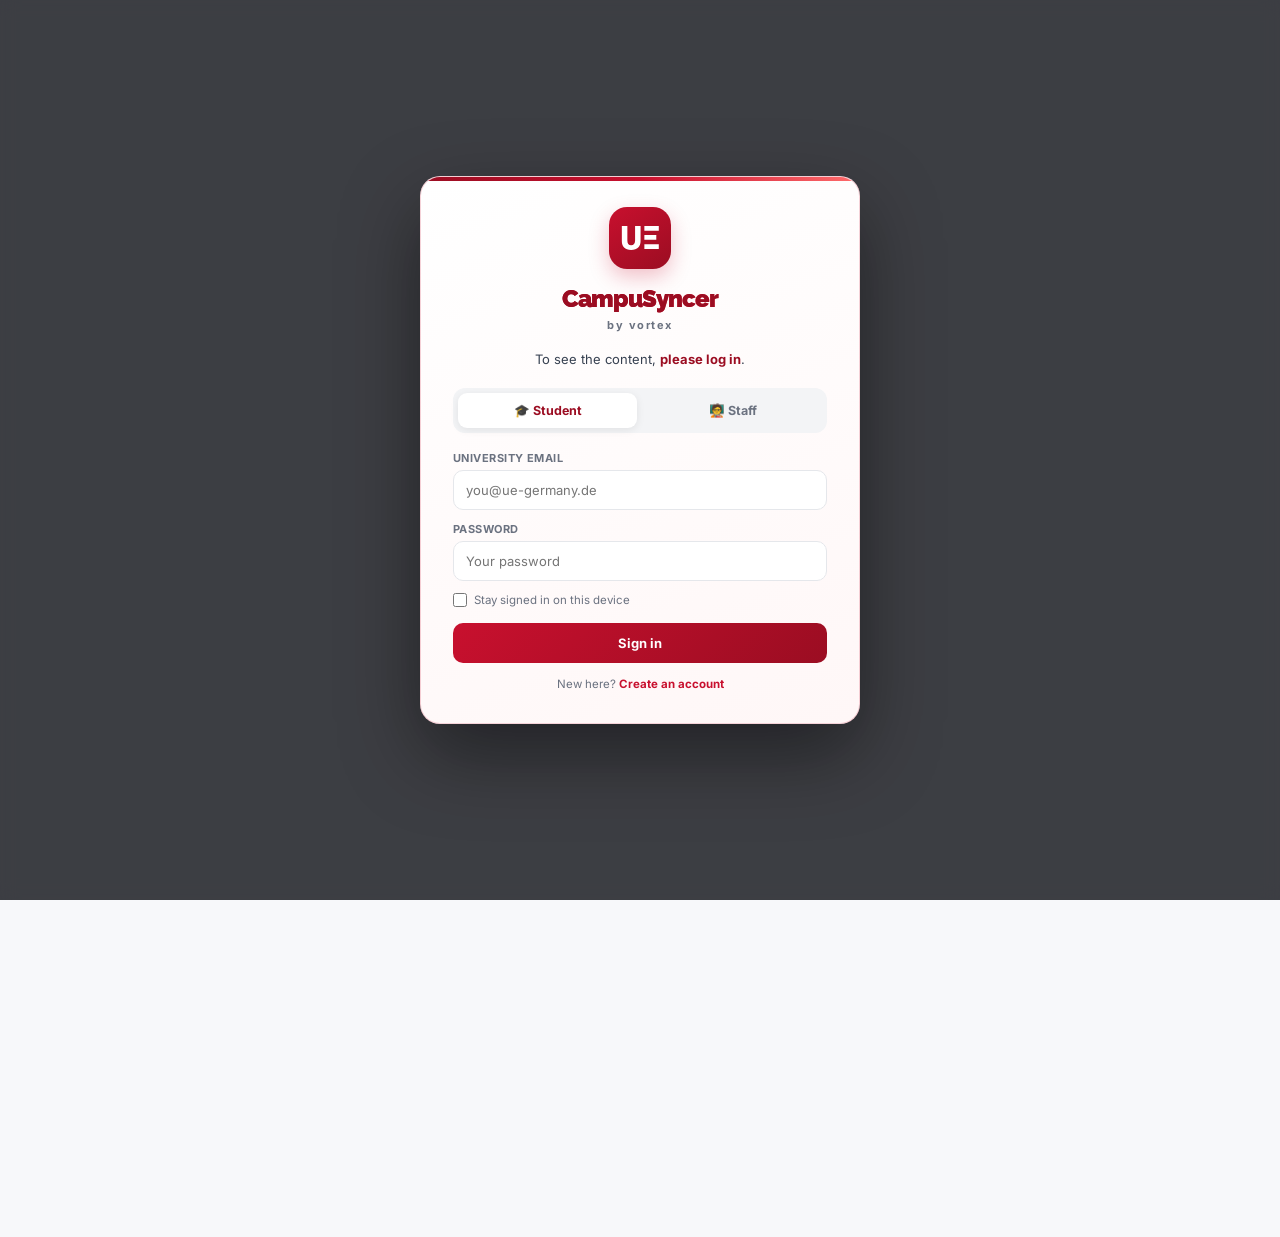
==== commit 87a2f62a: "Fix floor plan and schedule not rendering: remove broken effProf override index.html redefined effPr" ====
--- a/index.html
+++ b/index.html
@@ -363,8 +363,6 @@
   if(ds){const days=['Sunday','Monday','Tuesday','Wednesday','Thursday','Friday','Saturday'];const months=['January','February','March','April','May','June','July','August','September','October','November','December'];ds.textContent=`${days[d.getDay()]}, ${d.getDate()} ${months[d.getMonth()]} ${d.getFullYear()}`;}
 }
 
-function effProf(s){return activeOverride(s)||s.professor;}
-function effProfHtml(s){const o=activeOverride(s);return o?`<span style="color:#2563EB;font-weight:600">${esc(o)}</span> <span style="font-size:10px;color:var(--txt-muted)">(sub)</span>`:esc(s.professor);}
 function csProgramCat(p){
   const s=String(p||'').toLowerCase().trim();
   if(!s)return '';
@@ -384,7 +382,11 @@
   if(sc==='other')return true;
   return sc===ec;
 }
-function csSchedule(){return SCHEDULE.filter(csCanSeeEntry);}
+function csSchedule(){
+  const matched=SCHEDULE.filter(csCanSeeEntry);
+  // A degree with no matching entries should never leave an empty schedule.
+  return matched.length||!SCHEDULE.length?matched:SCHEDULE;
+}
 function esc(s){return String(s??'').replace(/&/g,'&amp;').replace(/</g,'&lt;').replace(/>/g,'&gt;').replace(/"/g,'&quot;').replace(/'/g,'&#39;');}
 function escAttr(s){return esc(s).replace(/`/g,'&#96;');}
 
@@ -468,10 +470,17 @@
 // ══════════════════════════════════════════════════
 function renderFP(){
   const {min}=getNow(),today=getToday();
-  const plan=FLOOR_LAYOUTS[1];
+  const plan=(typeof FLOOR_LAYOUTS!=='undefined'&&FLOOR_LAYOUTS)?(FLOOR_LAYOUTS[1]||Object.values(FLOOR_LAYOUTS)[0]):null;
   const fpSvg=document.getElementById('fp-svg');
-  if(!plan||!fpSvg)return;
-  document.getElementById('fp-floor-label').textContent=plan.label;
+  const label=document.getElementById('fp-floor-label');
+  if(!fpSvg)return;
+  if(!plan||!Array.isArray(plan.rooms)||!plan.rooms.length){
+    if(label)label.textContent='Floor plan unavailable';
+    fpSvg.innerHTML='<text x="20" y="40" fill="#6B7280" font-size="16" font-family="Inter,sans-serif">Floor plan data is unavailable. Please refresh.</text>';
+    fpSvg.setAttribute('viewBox','0 0 600 80');
+    return;
+  }
+  if(label)label.textContent=plan.label||'Floor Plan';
 
   const statusC={
     occ:  {fill:'#FEE2E2',stroke:'#EF4444',sw:1.5},
@@ -655,7 +664,10 @@
   });
 
   fpSvg.setAttribute('viewBox',`0 0 ${plan.w} ${plan.h}`);
-  fpSvg.setAttribute('style','width:100%;height:auto;max-width:100%;display:block;margin:0 auto');
+  fpSvg.setAttribute('width','100%');
+  fpSvg.setAttribute('height','auto');
+  fpSvg.setAttribute('preserveAspectRatio','xMidYMid meet');
+  fpSvg.style.cssText='width:100%;height:auto;max-width:100%;display:block;margin:0 auto;min-height:220px;background:#fff';
   fpSvg.innerHTML=svg;
 }
 
@@ -1398,7 +1410,7 @@
     document.getElementById('cs-setup-overlay').classList.remove('open');
     csRenderAccount();
     showToast('Setup saved ✓');
-    if(student){renderDashboard();if(curView==='schedule')renderSchedTable();}
+    if(student){renderDash();if(curView==='schedule')renderSchedTable();}
   }catch(err){csError('cs-setup-error',err.message);}
   finally{btn.disabled=false;}
 }
@@ -1653,7 +1665,7 @@
       csAccountUser=data.user;
     }
     csRenderAccount();csCloseAccount();showToast('Account updated ✓');
-    if(isStudent){renderDashboard();if(curView==='schedule')renderSchedTable();}
+    if(isStudent){renderDash();if(curView==='schedule')renderSchedTable();}
   }catch(err){csError('cs-account-error',err.message);}
   finally{btn.disabled=false;}
 }
--- a/styles.css
+++ b/styles.css
@@ -370,9 +370,11 @@
 /* Floor plan: room cards flip on hover */
 #fp-svg text,#fp-svg circle,#fp-svg .fp-room,#fp-svg .fp-back rect,#fp-svg .fp-front rect:not(.fp-room){pointer-events:none}
 #fp-svg .fp-hit{pointer-events:all;cursor:pointer}
-#fp-svg .fp-front,#fp-svg .fp-back{transition:transform .2s ease-in-out}
+#fp-svg .fp-front,#fp-svg .fp-back{transition:transform .2s ease-in-out;transform-origin:center;transform-box:fill-box}
 #fp-svg .fp-front{transition-delay:.2s}
 #fp-svg .fp-back{transform:scaleX(0)}
+#fp-svg .fp-card:hover .fp-front{transform:scaleX(0);transition-delay:0s}
+#fp-svg .fp-card:hover .fp-back{transform:scaleX(1);transition-delay:.2s}
 #fp-svg .fp-card{transition:filter .2s}
 .free-chip,.class-item{transition:transform .15s ease,box-shadow .15s ease}
 .free-chip:hover,.class-item:hover{transform:translateY(-2px);box-shadow:0 6px 16px rgba(0,0,0,.12)}
